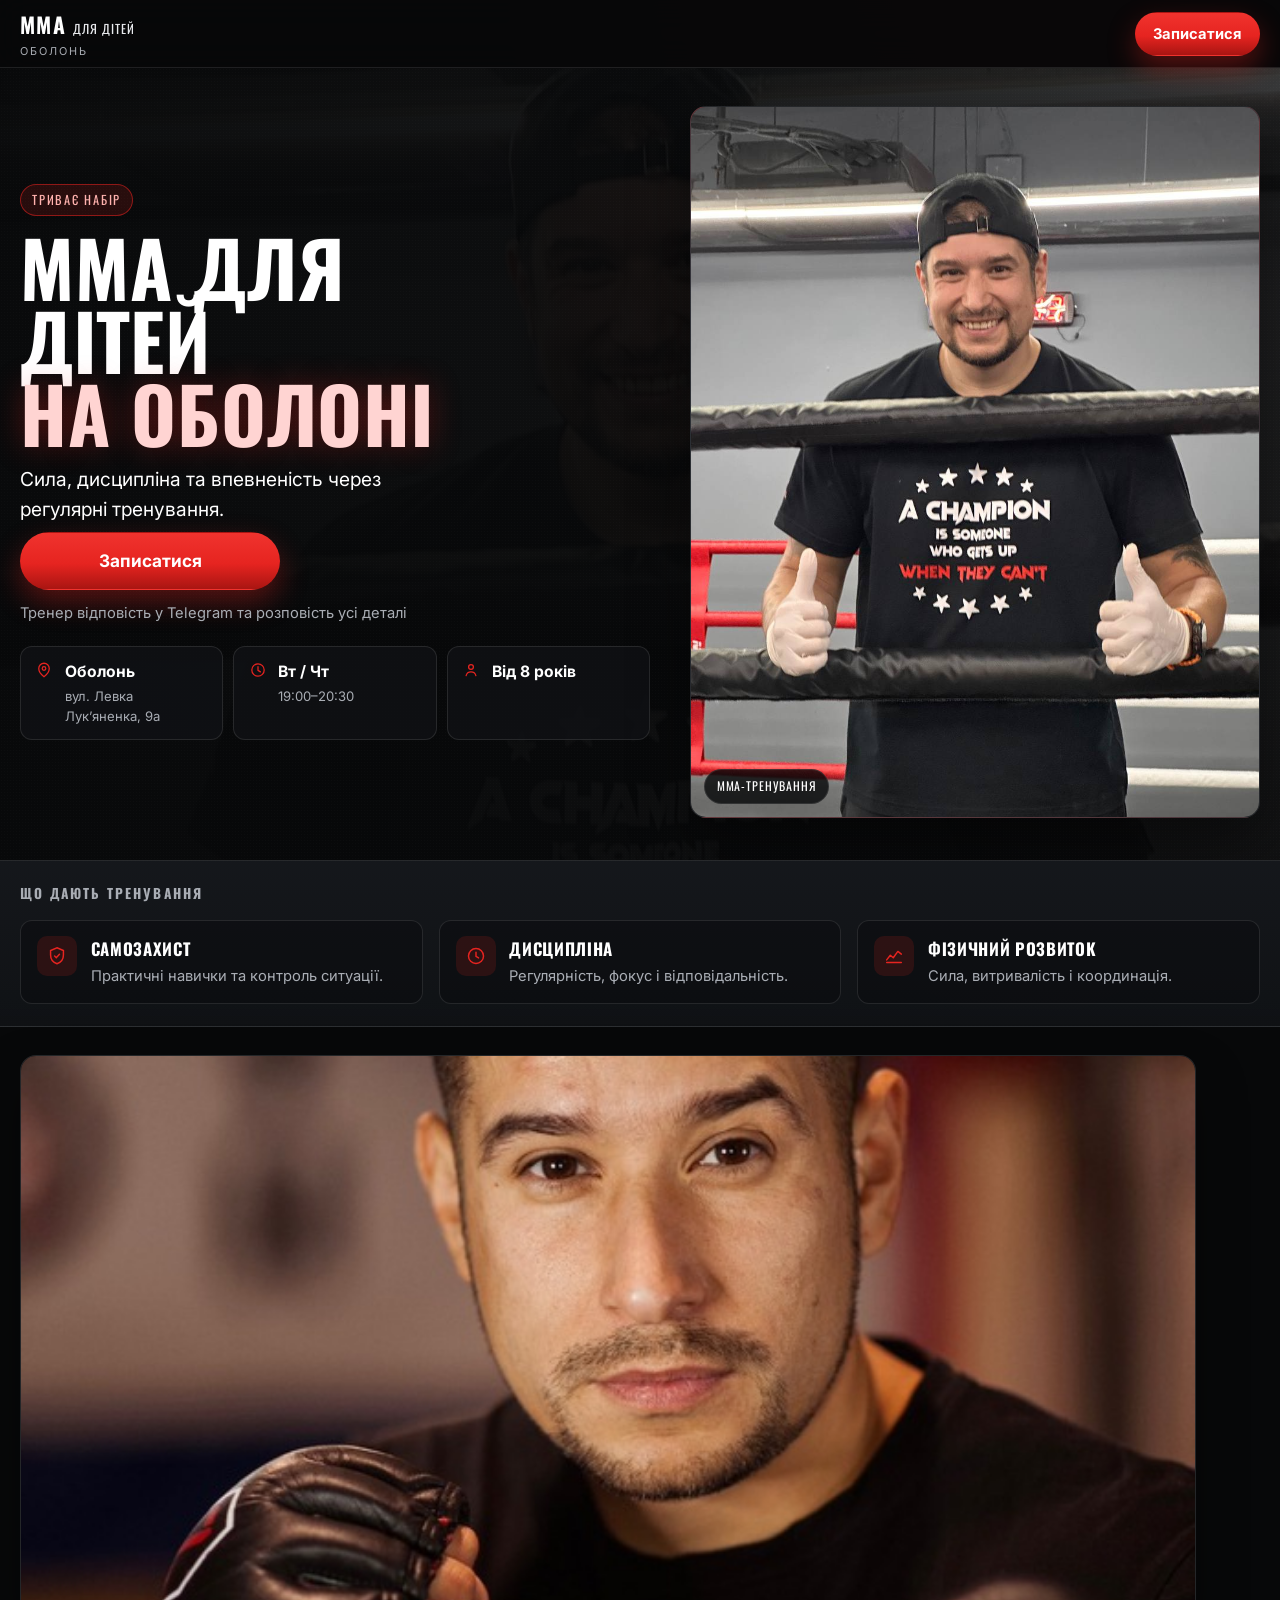
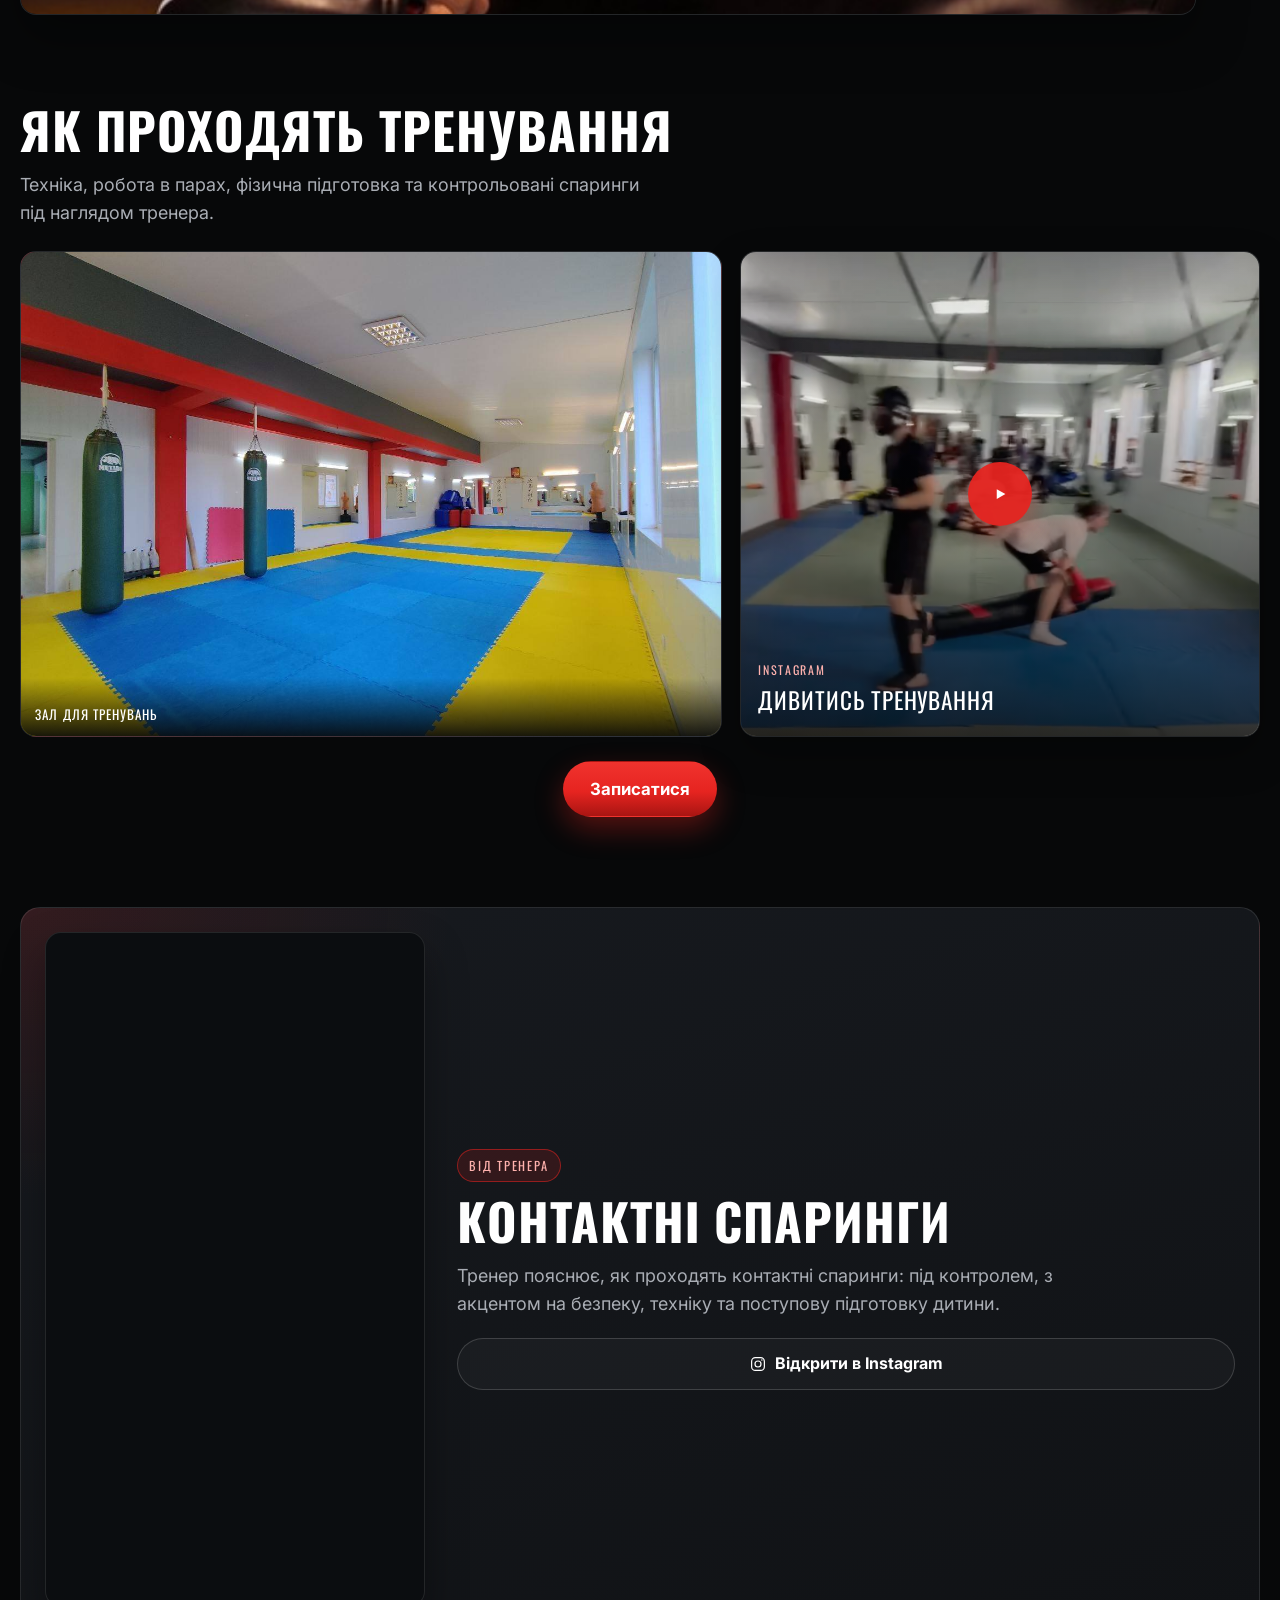
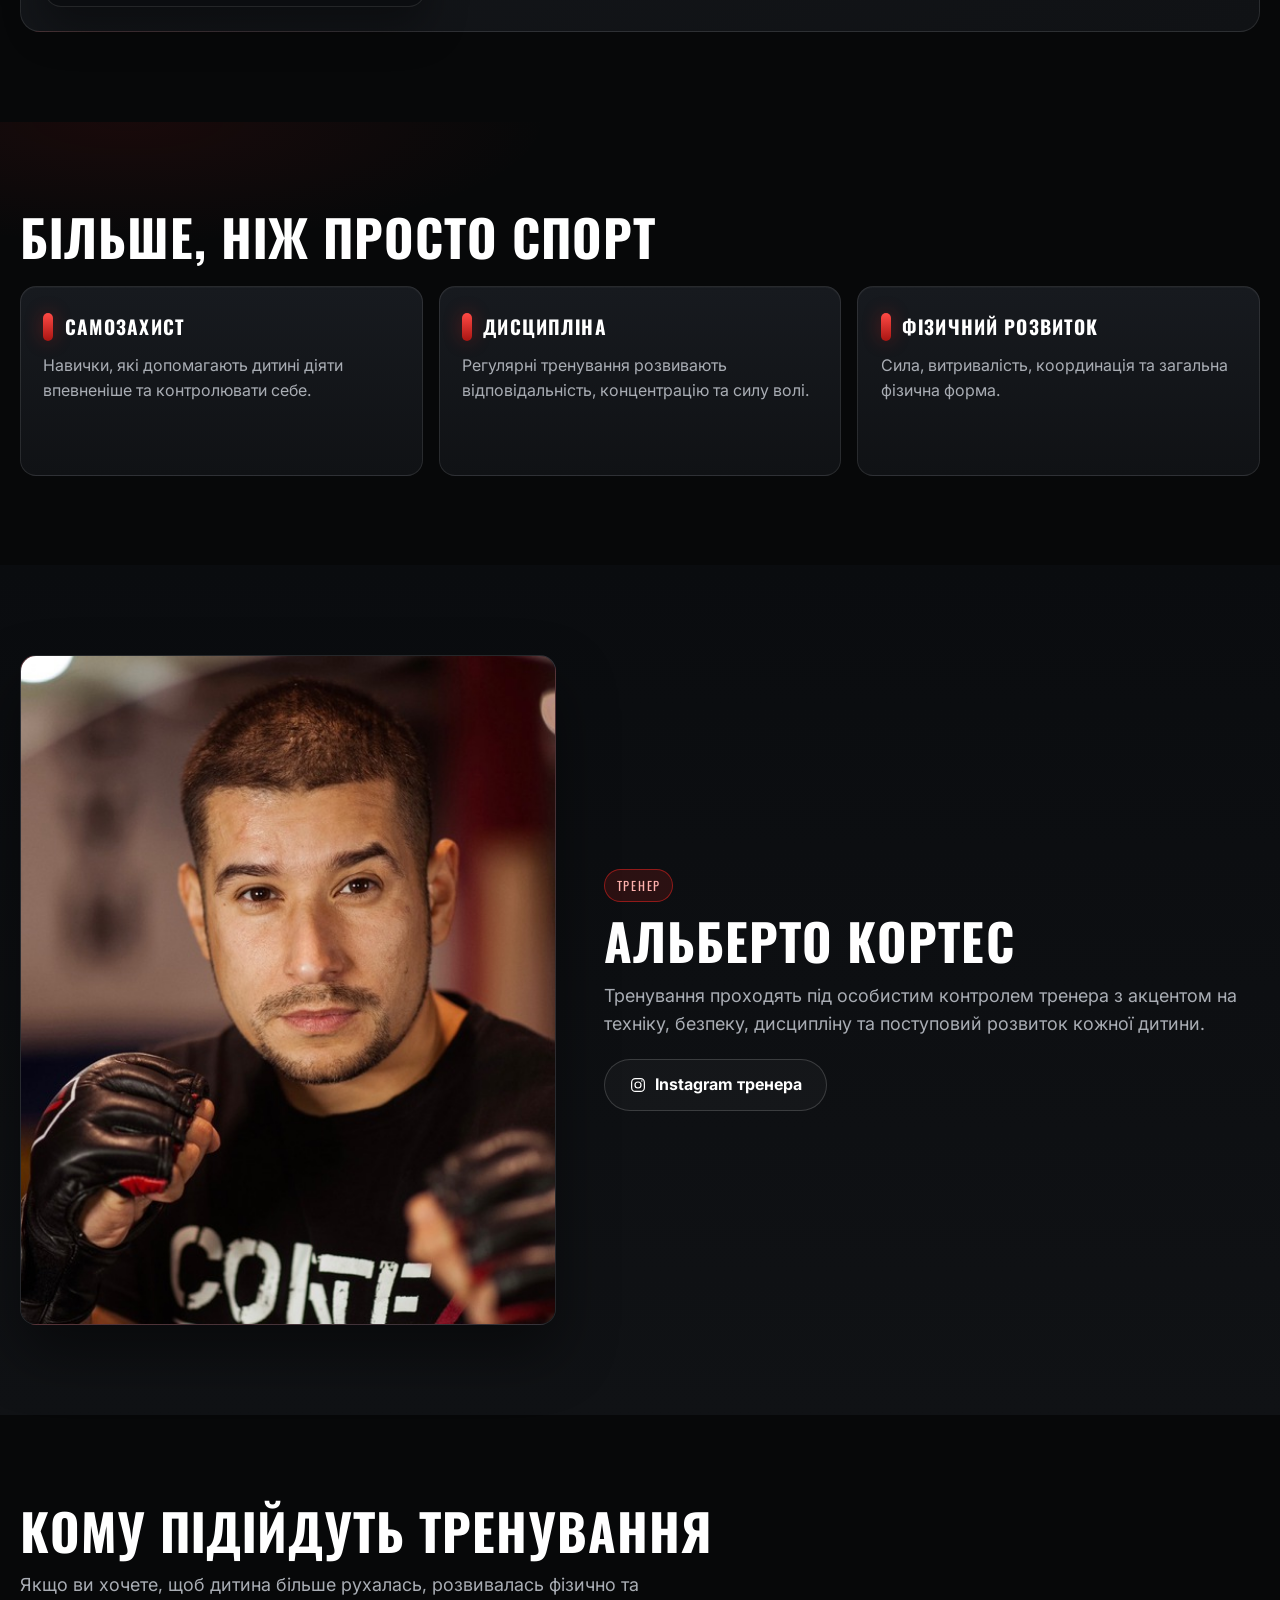
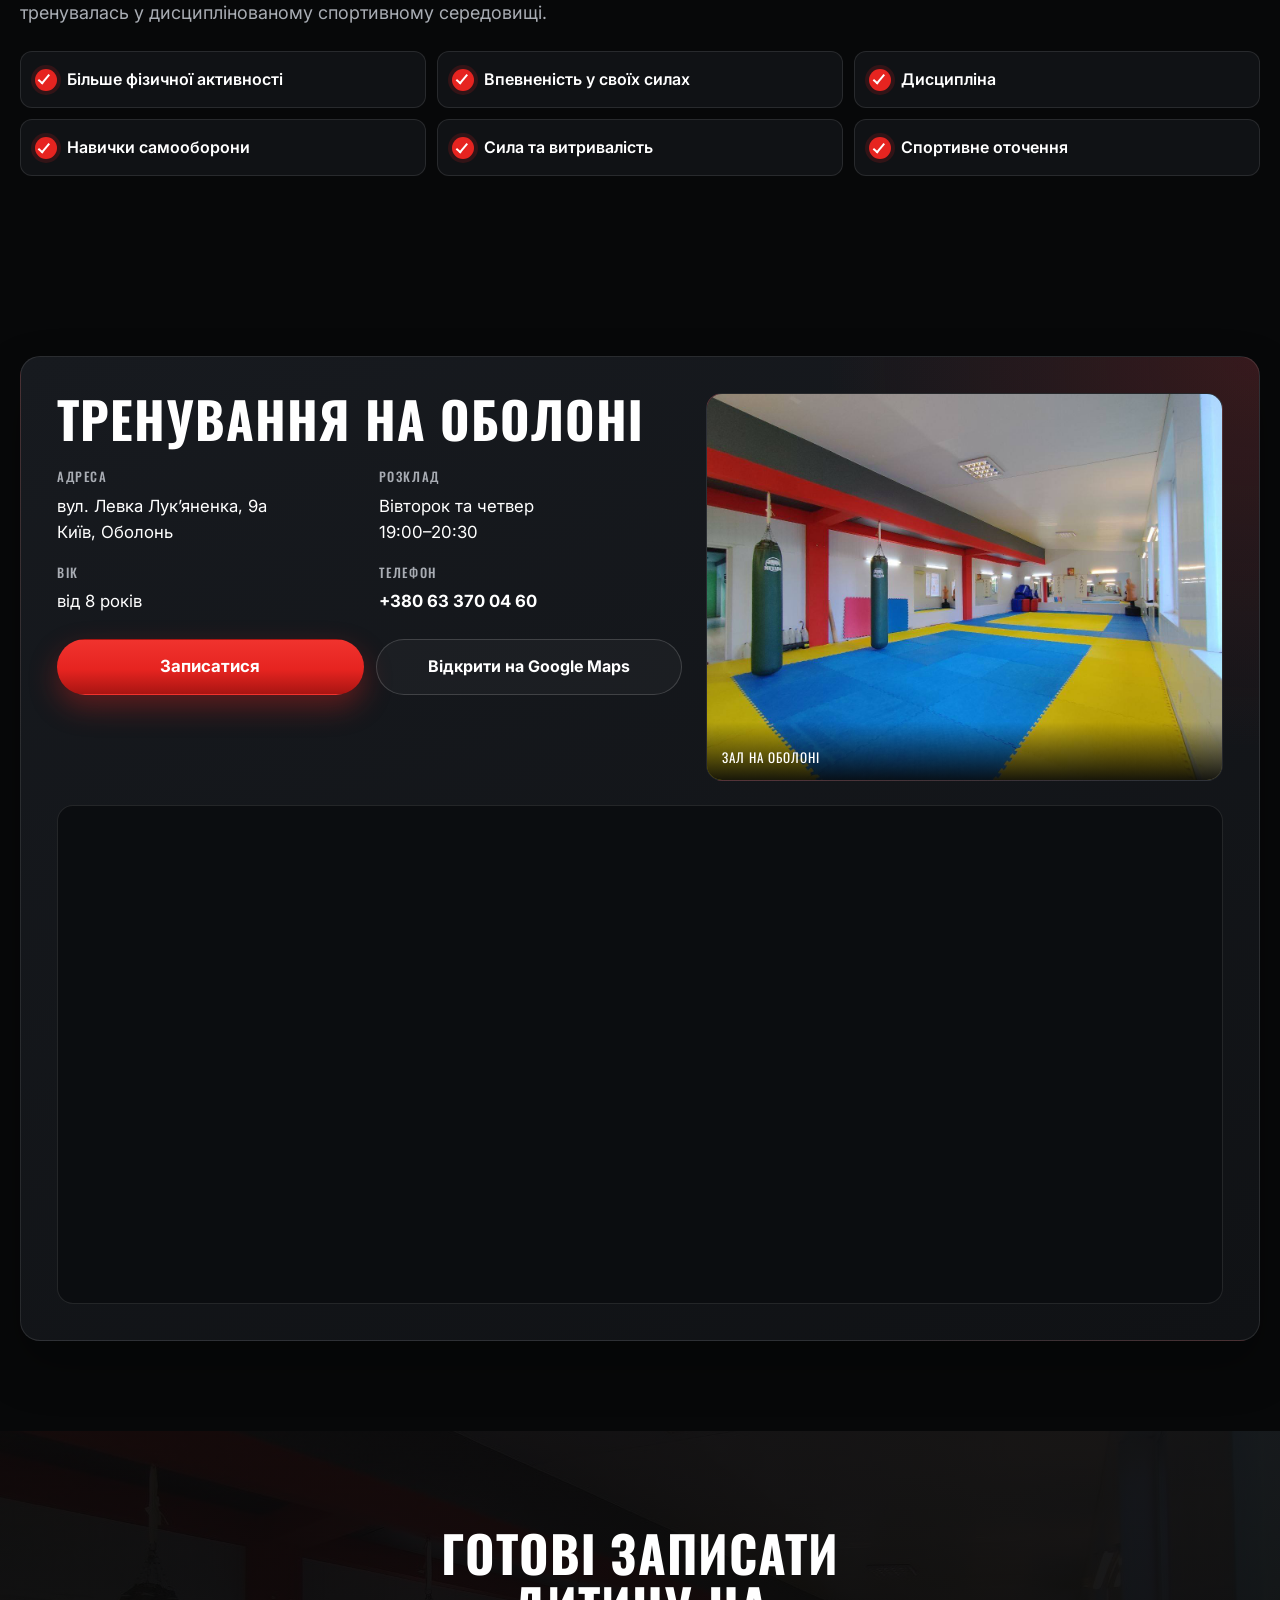
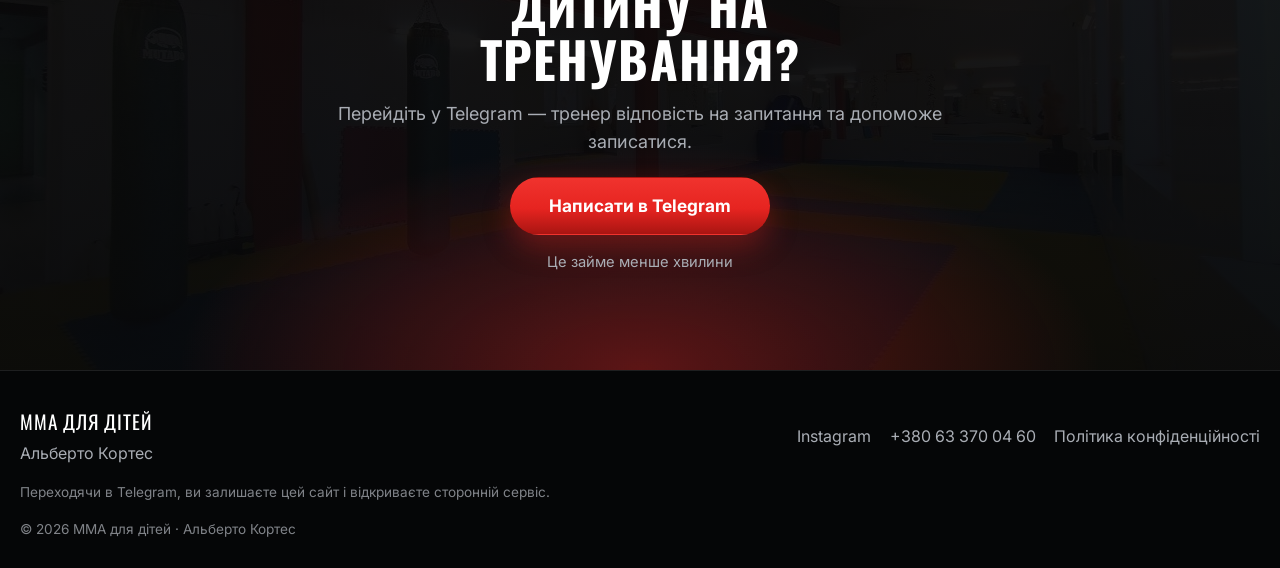
==== index.html @ 4e777cbe "init" ====
<!DOCTYPE html>
<html lang="uk">
<head>
  <meta charset="UTF-8">
  <meta name="viewport" content="width=device-width, initial-scale=1.0">
  <meta name="theme-color" content="#070809">
  <meta name="robots" content="index, follow">
  <title>MMA для дітей на Оболоні | Альберто Кортес</title>
  <meta name="description" content="Тренування MMA для дітей від 8 років на Оболоні, Київ. Вівторок та четвер, 19:00–20:30. вул. Левка Лук’яненка, 9а.">
  <link rel="canonical" href="https://YOUR_DOMAIN.github.io/">

  <meta property="og:type" content="website">
  <meta property="og:url" content="https://YOUR_DOMAIN.github.io/">
  <meta property="og:title" content="MMA для дітей на Оболоні">
  <meta property="og:description" content="Дитячі тренування MMA на Оболоні, Київ. Від 8 років. Вівторок та четвер, 19:00–20:30.">
  <meta property="og:image" content="assets/images/og-image.jpg">
  <meta property="og:locale" content="uk_UA">

  <meta name="twitter:card" content="summary_large_image">
  <meta name="twitter:title" content="MMA для дітей на Оболоні">
  <meta name="twitter:description" content="Дитячі тренування MMA на Оболоні, Київ. Від 8 років. Вівторок та четвер, 19:00–20:30.">
  <meta name="twitter:image" content="assets/images/og-image.jpg">

  <link rel="preconnect" href="https://fonts.googleapis.com">
  <link rel="preconnect" href="https://fonts.gstatic.com" crossorigin>
  <link href="https://fonts.googleapis.com/css2?family=Inter:wght@400;500;600;700&family=Oswald:wght@500;600;700&display=swap" rel="stylesheet">
  <link rel="stylesheet" href="css/style.css">

  <!-- Meta Pixel base — ID from js/config.js -->
  <script src="js/config.js"></script>
  <script>
    !function(f,b,e,v,n,t,s)
    {if(f.fbq)return;n=f.fbq=function(){n.callMethod?
    n.callMethod.apply(n,arguments):n.queue.push(arguments)};
    if(!f._fbq)f._fbq=n;n.push=n;n.loaded=!0;n.version='2.0';
    n.queue=[];t=b.createElement(e);t.async=!0;
    t.src=v;s=b.getElementsByTagName(e)[0];
    s.parentNode.insertBefore(t,s)}(window, document,'script',
    'https://connect.facebook.net/en_US/fbevents.js');
    (function () {
      var id = (window.SITE_CONFIG && window.SITE_CONFIG.META_PIXEL_ID) || "";
      if (id && id !== "YOUR_META_PIXEL_ID") {
        fbq("init", id);
        fbq("track", "PageView");
      }
    })();
  </script>

  <script type="application/ld+json">
  {
    "@context": "https://schema.org",
    "@type": "SportsActivityLocation",
    "name": "MMA Training with Alberto Cortes",
    "description": "Тренування MMA для дітей від 8 років на Оболоні, Київ.",
    "address": {
      "@type": "PostalAddress",
      "streetAddress": "вул. Левка Лук’яненка, 9а",
      "addressLocality": "Київ",
      "addressRegion": "Оболонь",
      "addressCountry": "UA"
    },
    "telephone": "+380633700460",
    "sameAs": ["https://www.instagram.com/cortezcoach.ua/"]
  }
  </script>
</head>
<body>
  <a class="skip-link" href="#main">Перейти до основного вмісту</a>

  <header class="site-header" role="banner">
    <div class="container header-inner">
      <a href="index.html" class="brand" aria-label="MMA для дітей — Оболонь">
        <span class="brand-top">
          <span class="brand-mma">MMA</span>
          <span class="brand-kids">ДЛЯ ДІТЕЙ</span>
        </span>
        <span class="brand-area">Оболонь</span>
      </a>
      <a href="https://t.me/YOUR_BOT_USERNAME?start=mma_meta" class="btn btn-primary btn-header telegram-cta" data-cta="header">Записатися</a>
    </div>
  </header>

  <main id="main">
    <!-- HERO -->
    <section class="hero" aria-labelledby="hero-title">
      <div class="hero-visual" aria-hidden="true">
        <img
          class="hero-img"
          src="assets/images/hero.jpg"
          alt=""
          width="1600"
          height="1000"
          fetchpriority="high"
          onerror="this.classList.add('is-missing')"
        >
        <div class="hero-shade"></div>
        <div class="hero-grain"></div>
      </div>

      <div class="container hero-grid">
        <div class="hero-copy reveal">
          <p class="label">Триває набір</p>
          <h1 id="hero-title">
            <span>MMA для дітей</span>
            <span class="hero-line-accent">на Оболоні</span>
          </h1>
          <p class="hero-lead">Сила, дисципліна та впевненість через регулярні тренування.</p>

          <div class="hero-cta-wrap">
            <a href="https://t.me/YOUR_BOT_USERNAME?start=mma_meta" class="btn btn-primary btn-xl telegram-cta" data-cta="hero">Записатися</a>
            <p class="hero-note">Тренер відповість у Telegram та розповість усі деталі</p>
          </div>

          <ul class="hero-meta" aria-label="Ключові деталі">
            <li>
              <span class="meta-icon" aria-hidden="true">
                <svg width="18" height="18" viewBox="0 0 24 24" fill="none"><path d="M12 21s7-5.4 7-11a7 7 0 10-14 0c0 5.6 7 11 7 11z" stroke="currentColor" stroke-width="1.7"/><circle cx="12" cy="10" r="2.4" stroke="currentColor" stroke-width="1.7"/></svg>
              </span>
              <span>
                <strong>Оболонь</strong>
                <small>вул. Левка Лук’яненка, 9а</small>
              </span>
            </li>
            <li>
              <span class="meta-icon" aria-hidden="true">
                <svg width="18" height="18" viewBox="0 0 24 24" fill="none"><circle cx="12" cy="12" r="8.25" stroke="currentColor" stroke-width="1.7"/><path d="M12 7.5v5l3.2 2" stroke="currentColor" stroke-width="1.7" stroke-linecap="round"/></svg>
              </span>
              <span>
                <strong>Вт / Чт</strong>
                <small>19:00–20:30</small>
              </span>
            </li>
            <li>
              <span class="meta-icon" aria-hidden="true">
                <svg width="18" height="18" viewBox="0 0 24 24" fill="none"><circle cx="12" cy="8" r="3.2" stroke="currentColor" stroke-width="1.7"/><path d="M5.5 19.5c.8-3.4 3.2-5 6.5-5s5.7 1.6 6.5 5" stroke="currentColor" stroke-width="1.7" stroke-linecap="round"/></svg>
              </span>
              <span>
                <strong>Від 8 років</strong>
              </span>
            </li>
          </ul>
        </div>

        <div class="hero-photo-frame reveal" aria-hidden="true">
          <div class="hero-photo">
            <img
              src="assets/images/hero.jpg"
              alt=""
              width="900"
              height="1100"
              onerror="this.parentElement.classList.add('fallback')"
            >
          </div>
          <div class="hero-photo-badge">MMA-тренування</div>
        </div>
      </div>
    </section>

    <!-- TRUST STRIP -->
    <section class="strip" aria-labelledby="strip-title">
      <div class="container">
        <h2 id="strip-title" class="strip-title">Що дають тренування</h2>
        <ul class="strip-grid">
          <li class="strip-item reveal">
            <span class="strip-icon" aria-hidden="true">
              <svg width="22" height="22" viewBox="0 0 24 24" fill="none"><path d="M12 3l7 3v5c0 4.5-3 8.2-7 9.5C8 19.2 5 15.5 5 11V6l7-3z" stroke="currentColor" stroke-width="1.6"/><path d="M9.4 12l1.8 1.8 3.5-3.7" stroke="currentColor" stroke-width="1.6" stroke-linecap="round"/></svg>
            </span>
            <div>
              <h3>Самозахист</h3>
              <p>Практичні навички та контроль ситуації.</p>
            </div>
          </li>
          <li class="strip-item reveal">
            <span class="strip-icon" aria-hidden="true">
              <svg width="22" height="22" viewBox="0 0 24 24" fill="none"><circle cx="12" cy="12" r="8.2" stroke="currentColor" stroke-width="1.6"/><path d="M12 7.8v4.6l2.8 1.7" stroke="currentColor" stroke-width="1.6" stroke-linecap="round"/></svg>
            </span>
            <div>
              <h3>Дисципліна</h3>
              <p>Регулярність, фокус і відповідальність.</p>
            </div>
          </li>
          <li class="strip-item reveal">
            <span class="strip-icon" aria-hidden="true">
              <svg width="22" height="22" viewBox="0 0 24 24" fill="none"><path d="M4 16.2l4-5 3.2 2.7L16.2 7 20 10" stroke="currentColor" stroke-width="1.6" stroke-linecap="round" stroke-linejoin="round"/><path d="M4 19h16" stroke="currentColor" stroke-width="1.6" stroke-linecap="round"/></svg>
            </span>
            <div>
              <h3>Фізичний розвиток</h3>
              <p>Сила, витривалість і координація.</p>
            </div>
          </li>
        </ul>
      </div>
    </section>

    <!-- PAD WORK VIDEO — no caption, visual only -->
    <section class="video-band" aria-label="Робота тренера на лапах">
      <div class="container">
        <div class="video-frame reveal">
          <video
            src="assets/video/pads.mp4"
            autoplay
            muted
            loop
            playsinline
            preload="metadata"
            poster="assets/images/coach.jpg"
          ></video>
        </div>
      </div>
    </section>

    <!-- TRAINING GALLERY -->
    <section class="section training" id="training" aria-labelledby="training-title">
      <div class="container">
        <div class="section-head reveal">
          <h2 id="training-title" class="section-title">Як проходять тренування</h2>
          <p class="section-lead">Техніка, робота в парах, фізична підготовка та контрольовані спаринги під наглядом тренера.</p>
        </div>

        <div class="gallery reveal">
          <figure class="gallery-main media-frame">
            <img src="assets/images/training-1.jpg" alt="Зал для тренувань MMA — татамі та обладнання" width="1000" height="750" loading="lazy" onerror="this.parentElement.classList.add('fallback')">
            <figcaption>Зал для тренувань</figcaption>
          </figure>
          <a
            class="story-card gallery-side-card"
            href="https://www.instagram.com/s/aGlnaGxpZ2h0OjE4MDIyOTA5NzUwMDg0OTgx?story_media_id=3902079910491647481"
            target="_blank"
            rel="noopener noreferrer"
            aria-label="Дивитись сторіс із тренування в Instagram"
          >
            <img
              src="assets/images/training-story.png"
              alt=""
              width="641"
              height="783"
              loading="lazy"
            >
            <span class="story-card-play" aria-hidden="true">
              <svg width="26" height="26" viewBox="0 0 24 24" fill="none">
                <path d="M9 7.5v9l8-4.5-8-4.5z" fill="currentColor"/>
              </svg>
            </span>
            <span class="story-card-text">
              <span class="story-card-kicker">Instagram</span>
              <span class="story-card-title">Дивитись тренування</span>
            </span>
          </a>
        </div>

        <div class="section-cta reveal">
          <a href="https://t.me/YOUR_BOT_USERNAME?start=mma_meta" class="btn btn-primary btn-lg telegram-cta" data-cta="training">Записатися</a>
        </div>
      </div>
    </section>

    <!-- SPARRING / INSTAGRAM REEL -->
    <section class="section sparring" id="sparring" aria-labelledby="sparring-title">
      <div class="container sparring-layout reveal">
        <div class="sparring-embed">
          <iframe
            src="https://www.instagram.com/reel/DcyglPihw0Z/embed"
            title="Відео тренера про контактні спаринги"
            loading="lazy"
            allow="encrypted-media; clipboard-write"
            allowfullscreen
          ></iframe>
        </div>
        <div class="sparring-copy">
          <p class="label">Від тренера</p>
          <h2 id="sparring-title" class="section-title">Контактні спаринги</h2>
          <p class="section-lead">Тренер пояснює, як проходять контактні спаринги: під контролем, з акцентом на безпеку, техніку та поступову підготовку дитини.</p>
          <div class="sparring-actions">
            <a
              class="btn btn-secondary"
              href="https://www.instagram.com/reel/DcyglPihw0Z/"
              target="_blank"
              rel="noopener noreferrer"
            >
              <svg width="18" height="18" viewBox="0 0 24 24" fill="none" aria-hidden="true">
                <rect x="3.5" y="3.5" width="17" height="17" rx="5" stroke="currentColor" stroke-width="1.6"/>
                <circle cx="12" cy="12" r="4" stroke="currentColor" stroke-width="1.6"/>
                <circle cx="17.2" cy="6.8" r="1" fill="currentColor"/>
              </svg>
              Відкрити в Instagram
            </a>
          </div>
        </div>
      </div>
    </section>

    <!-- BENEFITS -->
    <section class="section benefits" id="benefits" aria-labelledby="benefits-title">
      <div class="container">
        <h2 id="benefits-title" class="section-title reveal">Більше, ніж просто спорт</h2>
        <div class="benefits-grid">
          <article class="benefit-card reveal">
            <div class="benefit-top">
              <span class="benefit-mark" aria-hidden="true"></span>
              <h3>Самозахист</h3>
            </div>
            <p>Навички, які допомагають дитині діяти впевненіше та контролювати себе.</p>
          </article>
          <article class="benefit-card reveal">
            <div class="benefit-top">
              <span class="benefit-mark" aria-hidden="true"></span>
              <h3>Дисципліна</h3>
            </div>
            <p>Регулярні тренування розвивають відповідальність, концентрацію та силу волі.</p>
          </article>
          <article class="benefit-card reveal">
            <div class="benefit-top">
              <span class="benefit-mark" aria-hidden="true"></span>
              <h3>Фізичний розвиток</h3>
            </div>
            <p>Сила, витривалість, координація та загальна фізична форма.</p>
          </article>
        </div>
      </div>
    </section>

    <!-- COACH -->
    <section class="section coach" id="coach" aria-labelledby="coach-title">
      <div class="container coach-layout">
        <div class="coach-media reveal">
          <div class="coach-frame media-frame">
            <img src="assets/images/coach.jpg" alt="Тренер Альберто Кортес" width="900" height="1100" loading="lazy" onerror="this.parentElement.classList.add('fallback')">
          </div>
        </div>
        <div class="coach-copy reveal">
          <p class="label">Тренер</p>
          <h2 id="coach-title" class="section-title">Альберто Кортес</h2>
          <p class="section-lead">Тренування проходять під особистим контролем тренера з акцентом на техніку, безпеку, дисципліну та поступовий розвиток кожної дитини.</p>
          <a
            class="btn btn-secondary"
            href="https://www.instagram.com/cortezcoach.ua/"
            target="_blank"
            rel="noopener noreferrer"
          >
            <svg width="18" height="18" viewBox="0 0 24 24" fill="none" aria-hidden="true">
              <rect x="3.5" y="3.5" width="17" height="17" rx="5" stroke="currentColor" stroke-width="1.6"/>
              <circle cx="12" cy="12" r="4" stroke="currentColor" stroke-width="1.6"/>
              <circle cx="17.2" cy="6.8" r="1" fill="currentColor"/>
            </svg>
            Instagram тренера
          </a>
        </div>
      </div>
    </section>

    <!-- FOR PARENTS -->
    <section class="section audience" id="audience" aria-labelledby="audience-title">
      <div class="container">
        <div class="section-head reveal">
          <h2 id="audience-title" class="section-title">Кому підійдуть тренування</h2>
          <p class="section-lead">Якщо ви хочете, щоб дитина більше рухалась, розвивалась фізично та тренувалась у дисциплінованому спортивному середовищі.</p>
        </div>
        <ul class="check-grid">
          <li class="check-item reveal">Більше фізичної активності</li>
          <li class="check-item reveal">Впевненість у своїх силах</li>
          <li class="check-item reveal">Дисципліна</li>
          <li class="check-item reveal">Навички самооборони</li>
          <li class="check-item reveal">Сила та витривалість</li>
          <li class="check-item reveal">Спортивне оточення</li>
        </ul>
      </div>
    </section>

    <!-- LOCATION -->
    <section class="section location" id="location" aria-labelledby="location-title">
      <div class="container">
        <div class="location-panel reveal">
          <div class="location-copy">
            <h2 id="location-title" class="section-title">Тренування на Оболоні</h2>
            <div class="location-grid">
              <div>
                <h3>Адреса</h3>
                <p>вул. Левка Лук’яненка, 9а<br>Київ, Оболонь</p>
              </div>
              <div>
                <h3>Розклад</h3>
                <p>Вівторок та четвер<br>19:00–20:30</p>
              </div>
              <div>
                <h3>Вік</h3>
                <p>від 8 років</p>
              </div>
              <div>
                <h3>Телефон</h3>
                <p><a class="phone" href="tel:+380633700460">+380 63 370 04 60</a></p>
              </div>
            </div>
            <div class="location-actions">
              <a href="https://t.me/YOUR_BOT_USERNAME?start=mma_meta" class="btn btn-primary btn-lg telegram-cta" data-cta="location">Записатися</a>
              <a
                class="btn btn-secondary"
                href="https://www.google.com/maps/search/?api=1&query=%D0%B2%D1%83%D0%BB.%20%D0%9B%D0%B5%D0%B2%D0%BA%D0%B0%20%D0%9B%D1%83%D0%BA%E2%80%99%D1%8F%D0%BD%D0%B5%D0%BD%D0%BA%D0%B0%2C%209%D0%B0%2C%20%D0%9A%D0%B8%D1%97%D0%B2"
                target="_blank"
                rel="noopener noreferrer"
              >Відкрити на Google Maps</a>
            </div>
          </div>
          <div class="location-side">
            <figure class="location-photo media-frame">
              <img
                src="assets/images/gym.jpg"
                alt="Зал для тренувань MMA на Оболоні — татамі, мішки та дзеркала"
                width="1280"
                height="960"
                loading="lazy"
                onerror="this.parentElement.classList.add('fallback')"
              >
              <figcaption>Зал на Оболоні</figcaption>
            </figure>
          </div>
          <div class="location-map">
            <iframe
              title="Карта: вул. Левка Лук’яненка, 9а, Оболонь, Київ"
              src="https://maps.google.com/maps?q=%D0%B2%D1%83%D0%BB.%20%D0%9B%D0%B5%D0%B2%D0%BA%D0%B0%20%D0%9B%D1%83%D0%BA%E2%80%99%D1%8F%D0%BD%D0%B5%D0%BD%D0%BA%D0%B0%2C%209%D0%B0%2C%20%D0%9E%D0%B1%D0%BE%D0%BB%D0%BE%D0%BD%D1%8C%2C%20%D0%9A%D0%B8%D1%97%D0%B2&hl=uk&z=16&output=embed"
              loading="lazy"
              referrerpolicy="no-referrer-when-downgrade"
              allowfullscreen
            ></iframe>
          </div>
        </div>
      </div>
    </section>

    <!-- FINAL CTA -->
    <section class="final" id="book" aria-labelledby="final-title">
      <div class="final-bg" aria-hidden="true">
        <img src="assets/images/gym.jpg" alt="" width="1600" height="900" loading="lazy" onerror="this.classList.add('is-missing')">
        <div class="final-shade"></div>
      </div>
      <div class="container final-inner reveal">
        <h2 id="final-title" class="section-title">Готові записати дитину на тренування?</h2>
        <p class="section-lead">Перейдіть у Telegram — тренер відповість на запитання та допоможе записатися.</p>
        <a href="https://t.me/YOUR_BOT_USERNAME?start=mma_meta" class="btn btn-primary btn-xl telegram-cta" data-cta="final">Написати в Telegram</a>
        <p class="final-note">Це займе менше хвилини</p>
      </div>
    </section>
  </main>

  <footer class="site-footer" role="contentinfo">
    <div class="container footer-grid">
      <div>
        <p class="footer-brand">MMA для дітей</p>
        <p class="footer-name">Альберто Кортес</p>
      </div>
      <nav class="footer-nav" aria-label="Посилання в підвалі">
        <a href="https://www.instagram.com/cortezcoach.ua/" target="_blank" rel="noopener noreferrer">Instagram</a>
        <a href="tel:+380633700460">+380 63 370 04 60</a>
        <a href="privacy.html">Політика конфіденційності</a>
      </nav>
      <p class="footer-note">Переходячи в Telegram, ви залишаєте цей сайт і відкриваєте сторонній сервіс.</p>
      <p class="footer-copy">&copy; 2026 MMA для дітей · Альберто Кортес</p>
    </div>
  </footer>

  <div class="sticky-cta" id="sticky-cta" hidden>
    <a href="https://t.me/YOUR_BOT_USERNAME?start=mma_meta" class="btn btn-primary telegram-cta sticky-btn" data-cta="sticky">Записатися</a>
  </div>

  <script src="js/main.js" defer></script>
</body>
</html>
---- css/style.css ----
/* ============================================
   MMA Kids — denser combat-sports redesign
   ============================================ */

:root {
  --background: #070809;
  --surface: #101215;
  --surface-light: #171A1F;
  --red: #E62420;
  --red-dark: #A91512;
  --red-glow: rgba(230, 36, 32, 0.35);
  --white: #FFFFFF;
  --muted: #A9ADB4;
  --border: rgba(255, 255, 255, 0.10);
  --border-strong: rgba(255, 255, 255, 0.16);
  --container: 1240px;
  --header-h: 68px;
  --sticky-h: 74px;
  --radius: 16px;
  --radius-sm: 12px;
  --font-display: 'Oswald', Arial Narrow, Arial, sans-serif;
  --font-body: 'Inter', system-ui, -apple-system, Segoe UI, Arial, sans-serif;
  --ease: cubic-bezier(0.22, 1, 0.36, 1);
}

*,
*::before,
*::after {
  box-sizing: border-box;
}

html {
  scroll-behavior: smooth;
  -webkit-text-size-adjust: 100%;
}

body {
  margin: 0;
  font-family: var(--font-body);
  color: var(--white);
  background:
    radial-gradient(ellipse 90% 50% at 80% -10%, rgba(230, 36, 32, 0.12), transparent 50%),
    var(--background);
  line-height: 1.55;
  overflow-x: hidden;
  padding-bottom: calc(var(--sticky-h) + env(safe-area-inset-bottom, 0px));
}

@media (min-width: 768px) {
  body {
    padding-bottom: 0;
  }
}

img {
  display: block;
  max-width: 100%;
  height: auto;
}

a {
  color: inherit;
}

:focus-visible {
  outline: 2px solid var(--red);
  outline-offset: 3px;
}

.skip-link {
  position: absolute;
  left: 1rem;
  top: -120px;
  z-index: 200;
  background: var(--red);
  color: var(--white);
  padding: 0.75rem 1rem;
  border-radius: 8px;
  text-decoration: none;
  font-weight: 600;
}

.skip-link:focus {
  top: 1rem;
}

.container {
  width: min(100% - 1.5rem, var(--container));
  margin-inline: auto;
}

@media (min-width: 768px) {
  .container {
    width: min(100% - 2.5rem, var(--container));
  }
}

.section {
  padding: clamp(3.5rem, 7vw, 6rem) 0;
}

.section-title {
  margin: 0;
  font-family: var(--font-display);
  font-weight: 700;
  font-size: clamp(1.9rem, 4.2vw, 3.15rem);
  line-height: 1.05;
  letter-spacing: 0.02em;
  text-transform: uppercase;
}

.section-lead {
  margin: 0.85rem 0 0;
  color: var(--muted);
  font-size: clamp(1rem, 2vw, 1.125rem);
  max-width: 40rem;
}

.section-head {
  margin-bottom: 1.5rem;
}

.section-cta {
  margin-top: 1.75rem;
  display: flex;
  justify-content: center;
}

.label {
  display: inline-flex;
  align-items: center;
  margin: 0 0 0.85rem;
  padding: 0.35rem 0.7rem;
  border: 1px solid rgba(230, 36, 32, 0.55);
  border-radius: 999px;
  background: rgba(230, 36, 32, 0.14);
  color: #ffb2ae;
  font-family: var(--font-display);
  font-size: 0.78rem;
  letter-spacing: 0.14em;
  text-transform: uppercase;
}

/* Buttons */
.btn {
  display: inline-flex;
  align-items: center;
  justify-content: center;
  gap: 0.55rem;
  min-height: 52px;
  padding: 0.9rem 1.45rem;
  border-radius: 999px;
  border: 1px solid transparent;
  text-decoration: none;
  font-family: var(--font-body);
  font-size: 1rem;
  font-weight: 700;
  line-height: 1.1;
  cursor: pointer;
  transition: background-color 0.2s var(--ease), transform 0.2s var(--ease), border-color 0.2s var(--ease), box-shadow 0.2s var(--ease);
}

.btn-header {
  min-height: 44px;
  padding: 0.55rem 1.1rem;
  font-size: 0.92rem;
}

.btn-lg {
  min-height: 56px;
  padding: 1rem 1.6rem;
  font-size: 1.05rem;
}

.btn-xl {
  min-height: 58px;
  padding: 1.05rem 1.8rem;
  font-size: 1.08rem;
  width: 100%;
}

@media (min-width: 560px) {
  .btn-xl {
    width: auto;
    min-width: 260px;
  }
}

.btn-primary {
  background: linear-gradient(180deg, #f0332e 0%, var(--red) 55%, var(--red-dark) 100%);
  color: var(--white);
  box-shadow: 0 12px 28px var(--red-glow);
}

.btn-primary:hover {
  transform: translateY(-1px);
  box-shadow: 0 16px 34px rgba(230, 36, 32, 0.45);
  color: var(--white);
}

.btn-secondary {
  background: rgba(255, 255, 255, 0.03);
  border-color: var(--border-strong);
  color: var(--white);
}

.btn-secondary:hover {
  background: rgba(255, 255, 255, 0.07);
  color: var(--white);
}

/* Header */
.site-header {
  position: sticky;
  top: 0;
  z-index: 100;
  height: var(--header-h);
  background: rgba(7, 8, 9, 0.86);
  backdrop-filter: blur(16px);
  -webkit-backdrop-filter: blur(16px);
  border-bottom: 1px solid var(--border);
}

.header-inner {
  display: flex;
  align-items: center;
  justify-content: space-between;
  height: var(--header-h);
  gap: 1rem;
}

.brand {
  text-decoration: none;
  display: grid;
  gap: 0.12rem;
}

.brand-top {
  display: flex;
  align-items: baseline;
  gap: 0.45rem;
}

.brand-mma {
  font-family: var(--font-display);
  font-size: 1.35rem;
  font-weight: 700;
  letter-spacing: 0.06em;
}

.brand-kids {
  font-family: var(--font-display);
  font-size: 0.78rem;
  letter-spacing: 0.08em;
  color: #e8eaed;
}

.brand-area {
  font-size: 0.68rem;
  letter-spacing: 0.18em;
  text-transform: uppercase;
  color: var(--muted);
}

/* Hero */
.hero {
  position: relative;
  isolation: isolate;
  min-height: auto;
  padding: 1.5rem 0 1.75rem;
  overflow: hidden;
}

.hero-visual {
  position: absolute;
  inset: 0;
  z-index: -1;
  background:
    linear-gradient(135deg, #12161c 0%, #070809 55%, #1a1010 100%);
}

.hero-img {
  width: 100%;
  height: 100%;
  object-fit: cover;
  object-position: center 25%;
  opacity: 0.42;
}

.hero-img.is-missing {
  display: none;
}

.hero-shade {
  position: absolute;
  inset: 0;
  background:
    linear-gradient(90deg, rgba(7, 8, 9, 0.96) 0%, rgba(7, 8, 9, 0.88) 42%, rgba(7, 8, 9, 0.55) 100%),
    linear-gradient(180deg, rgba(7, 8, 9, 0.2) 0%, rgba(7, 8, 9, 0.75) 100%);
}

.hero-grain {
  position: absolute;
  inset: 0;
  opacity: 0.35;
  background-image: radial-gradient(rgba(255, 255, 255, 0.05) 0.5px, transparent 0.5px);
  background-size: 3px 3px;
  pointer-events: none;
}

.hero-grid {
  display: grid;
  gap: 1.5rem;
  align-items: center;
}

.hero-copy h1 {
  margin: 0;
  font-family: var(--font-display);
  font-weight: 700;
  font-size: clamp(2.55rem, 11vw, 4.6rem);
  line-height: 0.95;
  letter-spacing: 0.01em;
  text-transform: uppercase;
  max-width: 11ch;
}

.hero-copy h1 span {
  display: block;
}

.hero-line-accent {
  color: #ffd4d2;
  text-shadow: 0 0 30px rgba(230, 36, 32, 0.35);
}

.hero-lead {
  margin: 1rem 0 0.45rem;
  font-size: clamp(1.05rem, 2.5vw, 1.2rem);
  max-width: 28rem;
}

.hero-age {
  margin: 0 0 1.25rem;
  color: var(--muted);
  font-weight: 600;
}

.hero-note {
  margin: 0.75rem 0 0;
  color: var(--muted);
  font-size: 0.92rem;
}

.hero-meta {
  list-style: none;
  margin: 1.35rem 0 0;
  padding: 0;
  display: grid;
  grid-template-columns: 1fr;
  gap: 0.65rem;
}

.hero-meta li {
  display: flex;
  gap: 0.7rem;
  align-items: flex-start;
  padding: 0.8rem 0.9rem;
  background: rgba(16, 18, 21, 0.82);
  border: 1px solid var(--border);
  border-radius: var(--radius-sm);
}

.meta-icon {
  color: var(--red);
  display: inline-flex;
  margin-top: 0.1rem;
}

.hero-meta strong {
  display: block;
  font-size: 0.98rem;
}

.hero-meta small {
  display: block;
  color: var(--muted);
  font-size: 0.82rem;
  margin-top: 0.1rem;
}

.hero-photo-frame {
  position: relative;
}

.hero-photo {
  position: relative;
  overflow: hidden;
  border-radius: var(--radius);
  border: 1px solid var(--border);
  aspect-ratio: 4 / 5;
  max-height: 420px;
  background:
    linear-gradient(160deg, rgba(230, 36, 32, 0.28), transparent 45%),
    linear-gradient(180deg, #1a1f27, #0c0e12);
  box-shadow: 0 24px 60px rgba(0, 0, 0, 0.45);
}

.hero-photo img {
  width: 100%;
  height: 100%;
  object-fit: cover;
}

.hero-photo.fallback img,
.media-frame.fallback img {
  display: none;
}

.hero-photo-badge {
  position: absolute;
  left: 0.9rem;
  bottom: 0.9rem;
  padding: 0.45rem 0.7rem;
  border-radius: 999px;
  background: rgba(7, 8, 9, 0.8);
  border: 1px solid var(--border);
  font-family: var(--font-display);
  font-size: 0.75rem;
  letter-spacing: 0.08em;
  text-transform: uppercase;
}

@media (min-width: 768px) {
  .hero {
    min-height: min(88vh, 820px);
    padding: 2.25rem 0 2.5rem;
    display: flex;
    align-items: center;
  }

  .hero-grid {
    grid-template-columns: 1.05fr 0.95fr;
    gap: 2.5rem;
  }

  .hero-meta {
    grid-template-columns: repeat(3, 1fr);
  }

  .hero-photo {
    max-height: none;
    aspect-ratio: 4 / 5;
  }

  .hero-img {
    opacity: 0.55;
  }
}

@media (min-width: 1100px) {
  .hero-copy h1 {
    font-size: 4.8rem;
  }
}

/* Trust strip */
.strip {
  padding: 1.35rem 0;
  border-block: 1px solid var(--border);
  background: linear-gradient(180deg, rgba(23, 26, 31, 0.85), rgba(16, 18, 21, 0.95));
}

.strip-title {
  margin: 0 0 1rem;
  font-family: var(--font-display);
  font-size: 0.85rem;
  letter-spacing: 0.16em;
  text-transform: uppercase;
  color: var(--muted);
}

.strip-grid {
  list-style: none;
  margin: 0;
  padding: 0;
  display: grid;
  gap: 0.75rem;
}

.strip-item {
  display: flex;
  gap: 0.85rem;
  align-items: flex-start;
  padding: 0.95rem 1rem;
  background: rgba(7, 8, 9, 0.35);
  border: 1px solid var(--border);
  border-radius: var(--radius-sm);
}

.strip-icon {
  flex-shrink: 0;
  width: 40px;
  height: 40px;
  display: inline-flex;
  align-items: center;
  justify-content: center;
  border-radius: 10px;
  background: rgba(230, 36, 32, 0.14);
  color: var(--red);
}

.strip-item h3 {
  margin: 0 0 0.2rem;
  font-family: var(--font-display);
  font-size: 1.05rem;
  letter-spacing: 0.04em;
  text-transform: uppercase;
}

.strip-item p {
  margin: 0;
  color: var(--muted);
  font-size: 0.92rem;
}

@media (min-width: 768px) {
  .strip-grid {
    grid-template-columns: repeat(3, 1fr);
    gap: 1rem;
  }
}

/* Pad work video band */
.video-band {
  padding: 1.25rem 0 0;
}

.video-frame {
  position: relative;
  overflow: hidden;
  border-radius: var(--radius);
  border: 1px solid var(--border);
  background: #0b0d10;
  aspect-ratio: 16 / 10;
  max-height: 620px;
  box-shadow: 0 24px 50px rgba(0, 0, 0, 0.35);
}

.video-frame video {
  width: 100%;
  height: 100%;
  object-fit: cover;
  display: block;
}

@media (min-width: 900px) {
  .video-band {
    padding-top: 1.75rem;
  }

  .video-frame {
    aspect-ratio: 21 / 10;
    max-height: 560px;
  }
}

/* Media frames / gallery */
.media-frame {
  position: relative;
  margin: 0;
  overflow: hidden;
  border-radius: var(--radius);
  border: 1px solid var(--border);
  background:
    linear-gradient(145deg, rgba(230, 36, 32, 0.22), transparent 42%),
    linear-gradient(180deg, #171b22, #0c0e12);
}

.media-frame img {
  width: 100%;
  height: 100%;
  object-fit: cover;
  transition: transform 0.45s var(--ease);
}

.media-frame figcaption {
  position: absolute;
  left: 0;
  right: 0;
  bottom: 0;
  padding: 1.6rem 0.9rem 0.75rem;
  background: linear-gradient(180deg, transparent, rgba(7, 8, 9, 0.9));
  font-family: var(--font-display);
  font-size: 0.82rem;
  letter-spacing: 0.08em;
  text-transform: uppercase;
}

.media-frame.fallback::before {
  content: 'Фото тренування';
  position: absolute;
  inset: 0;
  display: grid;
  place-items: center;
  color: var(--muted);
  font-family: var(--font-display);
  letter-spacing: 0.1em;
  text-transform: uppercase;
  font-size: 0.85rem;
  z-index: 1;
}

.gallery {
  display: grid;
  gap: 0.85rem;
  align-items: stretch;
}

.gallery-main {
  aspect-ratio: 4 / 3;
  min-height: 220px;
  height: 100%;
}

.story-card.gallery-side-card {
  margin: 0;
  width: 100%;
  max-width: none;
  max-height: none;
  aspect-ratio: 4 / 5;
  min-height: 280px;
}

@media (hover: hover) and (pointer: fine) {
  .gallery .media-frame:hover img,
  .gallery .story-card:hover img,
  .coach-frame:hover img,
  .hero-photo:hover img {
    transform: scale(1.04);
  }
}

@media (min-width: 900px) {
  .gallery {
    grid-template-columns: 1.35fr 1fr;
    gap: 1.1rem;
  }

  .gallery-main,
  .story-card.gallery-side-card {
    aspect-ratio: unset;
    height: clamp(400px, 38vw, 520px);
    min-height: 400px;
  }
}

/* Instagram training highlight card */
.story-card {
  position: relative;
  display: block;
  overflow: hidden;
  border-radius: var(--radius);
  border: 1px solid var(--border);
  text-decoration: none;
  background: #0b0d10;
  box-shadow: 0 18px 40px rgba(0, 0, 0, 0.3);
}

.story-card img {
  width: 100%;
  height: 100%;
  object-fit: cover;
  object-position: center 35%;
  transition: transform 0.45s var(--ease);
}

.story-card::after {
  content: '';
  position: absolute;
  inset: 0;
  background: linear-gradient(180deg, rgba(7, 8, 9, 0.08) 30%, rgba(7, 8, 9, 0.78) 100%);
  pointer-events: none;
}

.story-card-play {
  position: absolute;
  top: 50%;
  left: 50%;
  z-index: 2;
  width: 64px;
  height: 64px;
  display: grid;
  place-items: center;
  border-radius: 50%;
  transform: translate(-50%, -50%);
  background: rgba(230, 36, 32, 0.95);
  color: var(--white);
  box-shadow: 0 10px 24px var(--red-glow);
}

.story-card-text {
  position: absolute;
  left: 1.1rem;
  right: 1.1rem;
  bottom: 1.1rem;
  z-index: 2;
  display: grid;
  gap: 0.2rem;
}

.story-card-kicker {
  font-family: var(--font-display);
  font-size: 0.75rem;
  letter-spacing: 0.14em;
  text-transform: uppercase;
  color: #ffb2ae;
}

.story-card-title {
  font-family: var(--font-display);
  font-size: clamp(1.2rem, 3vw, 1.45rem);
  letter-spacing: 0.04em;
  text-transform: uppercase;
  color: var(--white);
}

.training .section-cta {
  width: 100%;
  justify-content: center;
  margin-top: 1.5rem;
}

/* Sparring / Instagram reel */
.sparring {
  padding-top: 0;
}

.sparring-layout {
  display: grid;
  gap: 1.35rem;
  align-items: center;
  padding: 1.25rem;
  border: 1px solid var(--border);
  border-radius: calc(var(--radius) + 4px);
  background:
    radial-gradient(ellipse 70% 80% at 0% 0%, rgba(230, 36, 32, 0.14), transparent 50%),
    linear-gradient(160deg, var(--surface-light), var(--surface));
}

.sparring-embed {
  position: relative;
  width: min(100%, 400px);
  margin-inline: auto;
  aspect-ratio: 9 / 16;
  max-height: 680px;
  overflow: hidden;
  border-radius: var(--radius);
  border: 1px solid var(--border);
  background: #0b0d10;
  box-shadow: 0 20px 40px rgba(0, 0, 0, 0.35);
}

.sparring-embed iframe {
  position: absolute;
  inset: 0;
  width: 100%;
  height: 100%;
  border: 0;
  border-radius: inherit;
}

.sparring-actions {
  display: flex;
  flex-wrap: wrap;
  gap: 0.75rem;
  margin-top: 1.25rem;
}

.sparring-actions .btn {
  flex: 1 1 180px;
}

@media (min-width: 900px) {
  .sparring-layout {
    grid-template-columns: minmax(280px, 380px) 1fr;
    gap: 2rem;
    padding: 1.5rem;
  }

  .sparring-embed {
    margin-inline: 0;
    width: 100%;
  }
}

/* Benefits */
.benefits {
  background:
    radial-gradient(ellipse 60% 50% at 10% 0%, rgba(230, 36, 32, 0.08), transparent 55%),
    var(--background);
}

.benefits .section-title {
  margin-bottom: 1.35rem;
}

.benefits-grid {
  display: grid;
  gap: 0.9rem;
}

.benefit-card {
  padding: 1.35rem 1.25rem;
  background: linear-gradient(180deg, var(--surface-light), var(--surface));
  border: 1px solid var(--border);
  border-radius: var(--radius);
  box-shadow: inset 0 1px 0 rgba(255, 255, 255, 0.03);
}

.benefit-top {
  display: flex;
  align-items: center;
  gap: 0.7rem;
  margin-bottom: 0.7rem;
}

.benefit-mark {
  width: 10px;
  height: 28px;
  border-radius: 999px;
  background: linear-gradient(180deg, #ff4a45, var(--red-dark));
  box-shadow: 0 0 18px var(--red-glow);
}

.benefit-card h3 {
  margin: 0;
  font-family: var(--font-display);
  font-size: 1.2rem;
  letter-spacing: 0.06em;
  text-transform: uppercase;
}

.benefit-card p {
  margin: 0;
  color: var(--muted);
}

@media (min-width: 768px) {
  .benefits-grid {
    grid-template-columns: repeat(3, 1fr);
    gap: 1rem;
  }

  .benefit-card {
    padding: 1.6rem 1.4rem;
    min-height: 190px;
  }
}

/* Coach */
.coach {
  background: linear-gradient(180deg, #0a0c0f 0%, #101215 100%);
}

.coach-layout {
  display: grid;
  gap: 1.5rem;
  align-items: center;
}

.coach-frame {
  aspect-ratio: 4 / 5;
  max-width: 520px;
  margin-inline: auto;
  box-shadow: 0 28px 60px rgba(0, 0, 0, 0.45);
}

.coach-frame.fallback::before {
  content: 'Тренер';
}

.coach-copy .section-lead {
  margin-bottom: 1.35rem;
}

@media (min-width: 900px) {
  .coach-layout {
    grid-template-columns: 0.9fr 1.1fr;
    gap: 3rem;
  }

  .coach-frame {
    margin-inline: 0;
    width: 100%;
    max-width: none;
  }
}

/* Audience */
.check-grid {
  list-style: none;
  margin: 1.35rem 0 0;
  padding: 0;
  display: grid;
  gap: 0.7rem;
}

.check-item {
  position: relative;
  padding: 0.95rem 1rem 0.95rem 2.85rem;
  background: var(--surface);
  border: 1px solid var(--border);
  border-radius: var(--radius-sm);
  font-weight: 600;
}

.check-item::before {
  content: '';
  position: absolute;
  left: 0.85rem;
  top: 50%;
  width: 22px;
  height: 22px;
  transform: translateY(-50%);
  border-radius: 50%;
  background: var(--red);
  box-shadow: 0 0 0 4px rgba(230, 36, 32, 0.16);
}

.check-item::after {
  content: '';
  position: absolute;
  left: 1.28rem;
  top: 50%;
  width: 0.38rem;
  height: 0.72rem;
  margin-top: -0.45rem;
  border-right: 2.5px solid var(--white);
  border-bottom: 2.5px solid var(--white);
  transform: rotate(40deg);
}

@media (min-width: 700px) {
  .check-grid {
    grid-template-columns: repeat(2, 1fr);
  }
}

@media (min-width: 1100px) {
  .check-grid {
    grid-template-columns: repeat(3, 1fr);
  }
}

/* Location */
.location-panel {
  display: grid;
  gap: 1.25rem;
  padding: 1.5rem;
  border-radius: calc(var(--radius) + 4px);
  border: 1px solid var(--border);
  background:
    radial-gradient(ellipse 70% 80% at 100% 0%, rgba(230, 36, 32, 0.16), transparent 50%),
    linear-gradient(160deg, var(--surface-light), var(--surface));
  box-shadow: 0 24px 50px rgba(0, 0, 0, 0.3);
}

.location-grid {
  display: grid;
  gap: 1.15rem;
  margin: 1.35rem 0 1.5rem;
}

.location-grid h3 {
  margin: 0 0 0.35rem;
  font-family: var(--font-display);
  font-size: 0.8rem;
  letter-spacing: 0.12em;
  text-transform: uppercase;
  color: var(--muted);
  font-weight: 500;
}

.location-grid p {
  margin: 0;
  font-size: 1.05rem;
}

.phone {
  color: var(--white);
  font-weight: 700;
  text-decoration: none;
}

.phone:hover {
  color: #ff7a74;
}

.location-actions {
  display: flex;
  flex-wrap: wrap;
  gap: 0.75rem;
}

.location-actions .btn {
  flex: 1 1 220px;
}

.location-side {
  display: block;
}

.location-photo {
  margin: 0;
  aspect-ratio: 4 / 3;
  min-height: 220px;
  height: 100%;
}

.location-photo.fallback::before {
  content: 'Зал';
}

.location-map {
  grid-column: 1 / -1;
  position: relative;
  overflow: hidden;
  border-radius: var(--radius);
  border: 1px solid var(--border);
  background: #0b0d10;
  min-height: 240px;
  aspect-ratio: 16 / 10;
}

.location-map iframe {
  position: absolute;
  inset: 0;
  width: 100%;
  height: 100%;
  border: 0;
  filter: grayscale(0.15) contrast(1.05);
}

@media (min-width: 768px) {
  .location-panel {
    padding: 2rem;
  }

  .location-grid {
    grid-template-columns: repeat(2, 1fr);
  }

  .location-map {
    min-height: 300px;
    aspect-ratio: 21 / 9;
  }
}

@media (min-width: 1024px) {
  .location-panel {
    grid-template-columns: 1.15fr 0.95fr;
    gap: 1.5rem;
    padding: 2.25rem;
  }

  .location-grid {
    grid-template-columns: repeat(2, 1fr);
  }

  .location-photo {
    min-height: 360px;
    aspect-ratio: auto;
  }

  .location-map {
    min-height: 340px;
  }
}

/* Final CTA */
.final {
  position: relative;
  isolation: isolate;
  padding: clamp(3.75rem, 8vw, 6rem) 0;
  overflow: hidden;
  text-align: center;
}

.final-bg {
  position: absolute;
  inset: 0;
  z-index: -1;
  background: #120c0c;
}

.final-bg img {
  width: 100%;
  height: 100%;
  object-fit: cover;
  opacity: 0.28;
}

.final-bg img.is-missing {
  display: none;
}

.final-shade {
  position: absolute;
  inset: 0;
  background:
    radial-gradient(ellipse 60% 70% at 50% 100%, rgba(230, 36, 32, 0.38), transparent 60%),
    linear-gradient(180deg, rgba(7, 8, 9, 0.72), rgba(7, 8, 9, 0.9));
}

.final-inner {
  display: flex;
  flex-direction: column;
  align-items: center;
  gap: 0.9rem;
}

.final-inner .section-title {
  max-width: 16ch;
}

.final-inner .section-lead {
  margin-top: 0;
  margin-bottom: 0.4rem;
}

.final-note {
  margin: 0.15rem 0 0;
  color: var(--muted);
  font-size: 0.92rem;
}

/* Footer */
.site-footer {
  border-top: 1px solid var(--border);
  background: #050607;
  padding: 2.25rem 0 calc(1.75rem + env(safe-area-inset-bottom, 0px));
}

.footer-grid {
  display: grid;
  gap: 1rem;
}

.footer-brand {
  margin: 0;
  font-family: var(--font-display);
  font-size: 1.2rem;
  letter-spacing: 0.05em;
  text-transform: uppercase;
}

.footer-name {
  margin: 0.25rem 0 0;
  color: var(--muted);
}

.footer-nav {
  display: flex;
  flex-wrap: wrap;
  gap: 0.5rem 1.15rem;
}

.footer-nav a {
  color: var(--muted);
  text-decoration: none;
  min-height: 44px;
  display: inline-flex;
  align-items: center;
}

.footer-nav a:hover {
  color: var(--white);
}

.footer-note,
.footer-copy {
  margin: 0;
  color: rgba(169, 173, 180, 0.75);
  font-size: 0.85rem;
  max-width: 40rem;
}

@media (min-width: 768px) {
  .footer-grid {
    grid-template-columns: 1fr auto;
  }

  .footer-nav {
    justify-content: flex-end;
  }

  .footer-note,
  .footer-copy {
    grid-column: 1 / -1;
  }
}

/* Sticky CTA */
.sticky-cta {
  position: fixed;
  left: 0;
  right: 0;
  bottom: 0;
  z-index: 90;
  padding: 0.7rem 0.9rem calc(0.7rem + env(safe-area-inset-bottom, 0px));
  background: linear-gradient(180deg, transparent, rgba(7, 8, 9, 0.92) 25%, rgba(7, 8, 9, 0.98));
  transform: translateY(110%);
  opacity: 0;
  pointer-events: none;
  transition: transform 0.28s var(--ease), opacity 0.28s var(--ease);
}

.sticky-cta.is-visible {
  transform: translateY(0);
  opacity: 1;
  pointer-events: auto;
}

.sticky-cta[hidden] {
  display: none !important;
}

.sticky-btn {
  width: 100%;
}

@media (min-width: 768px) {
  .sticky-cta {
    display: none !important;
  }
}

/* Privacy page */
.privacy-page .privacy-main {
  padding-top: 2.5rem;
}

.privacy-content {
  max-width: 720px;
}

.privacy-content h1 {
  margin-bottom: 0.5rem;
}

.privacy-updated {
  color: var(--muted);
  margin: 0 0 1.75rem;
}

.privacy-content section {
  margin-bottom: 1.5rem;
}

.privacy-content h2 {
  margin: 0 0 0.55rem;
  font-family: var(--font-display);
  font-size: 1.25rem;
  text-transform: uppercase;
  letter-spacing: 0.04em;
}

.privacy-content p {
  margin: 0 0 0.7rem;
  color: var(--muted);
}

.privacy-content a {
  color: var(--white);
}

.privacy-content code {
  font-size: 0.9em;
  background: rgba(255, 255, 255, 0.06);
  padding: 0.1em 0.35em;
  border-radius: 4px;
}

.privacy-back {
  margin-top: 2rem;
}

/* Reveal */
.reveal {
  opacity: 1;
  transform: none;
}

html.anim-ready .reveal:not(.is-visible) {
  opacity: 0;
  transform: translateY(16px);
  transition: opacity 0.5s var(--ease), transform 0.5s var(--ease);
}

html.anim-ready .reveal.is-visible {
  opacity: 1;
  transform: none;
  transition: opacity 0.5s var(--ease), transform 0.5s var(--ease);
}

@media (prefers-reduced-motion: reduce) {
  html {
    scroll-behavior: auto;
  }

  *,
  *::before,
  *::after {
    animation: none !important;
    transition: none !important;
  }

  html.anim-ready .reveal:not(.is-visible),
  .reveal {
    opacity: 1 !important;
    transform: none !important;
  }
}
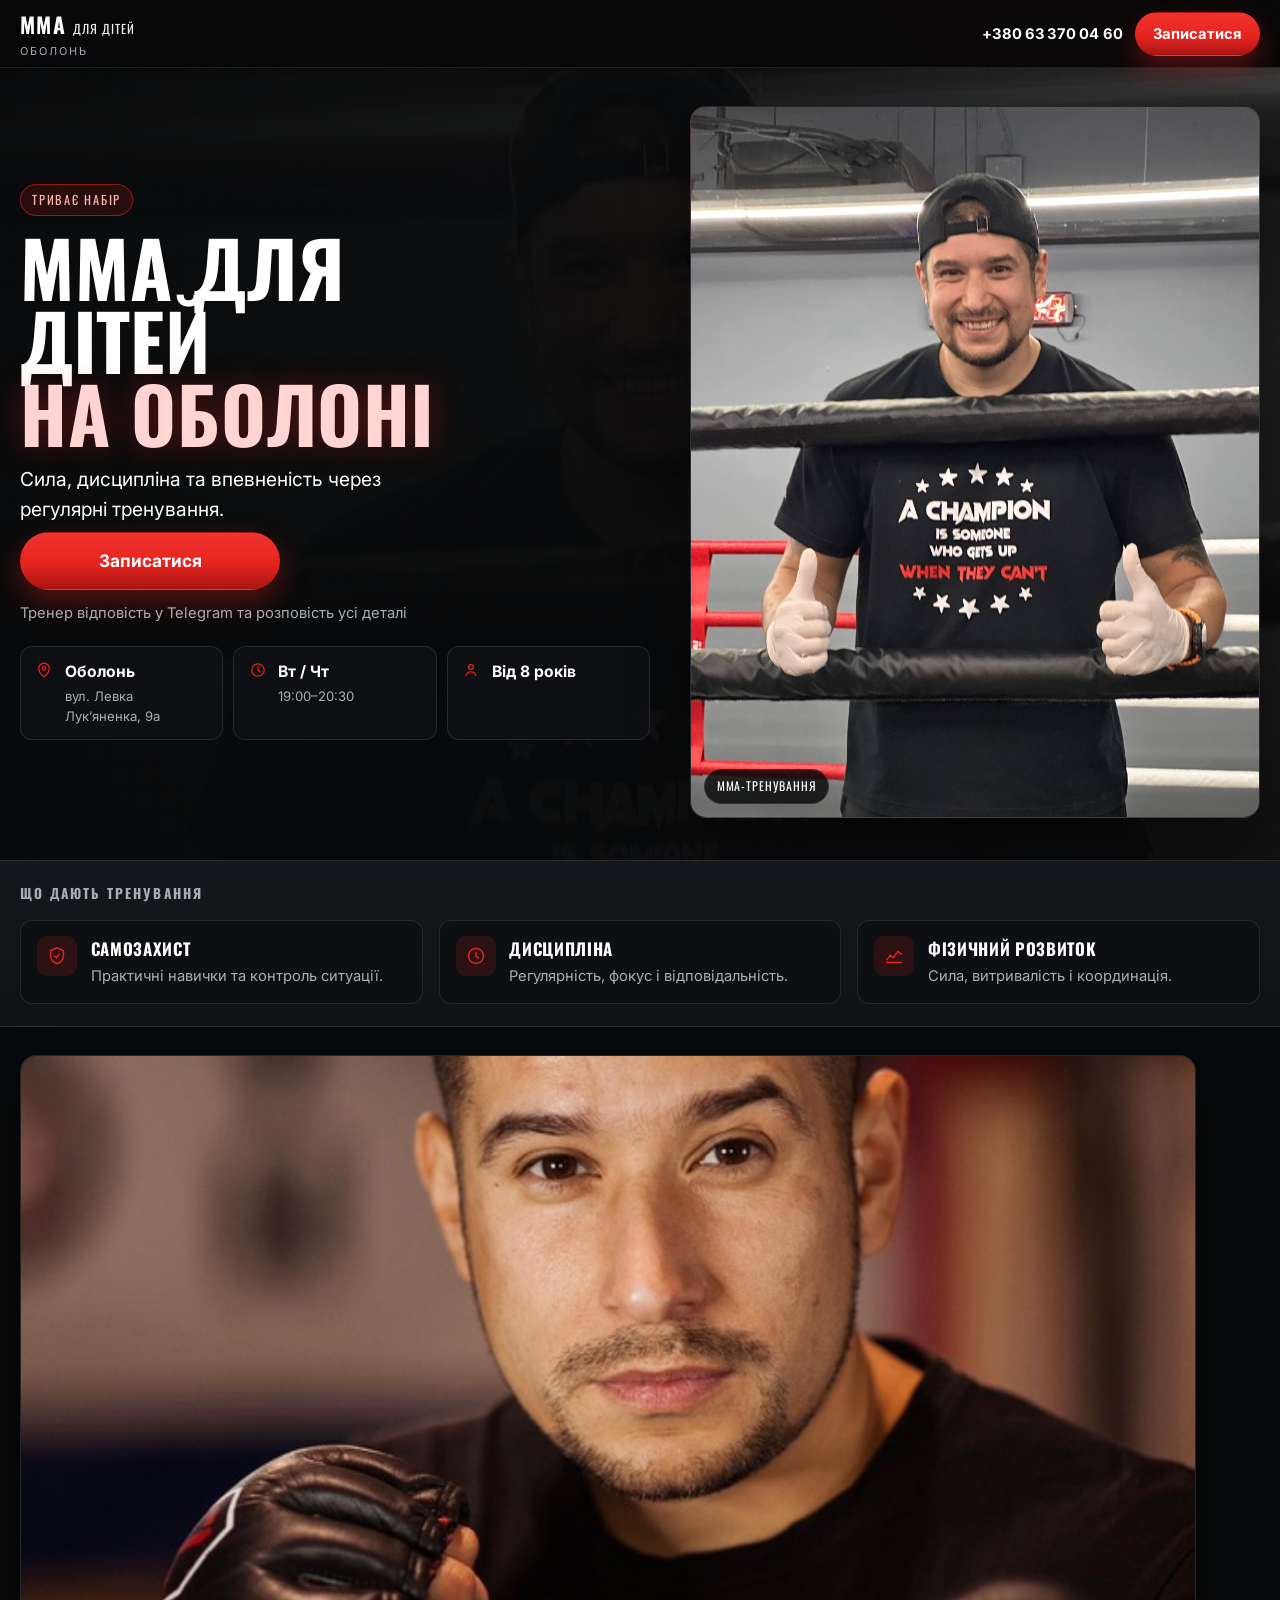
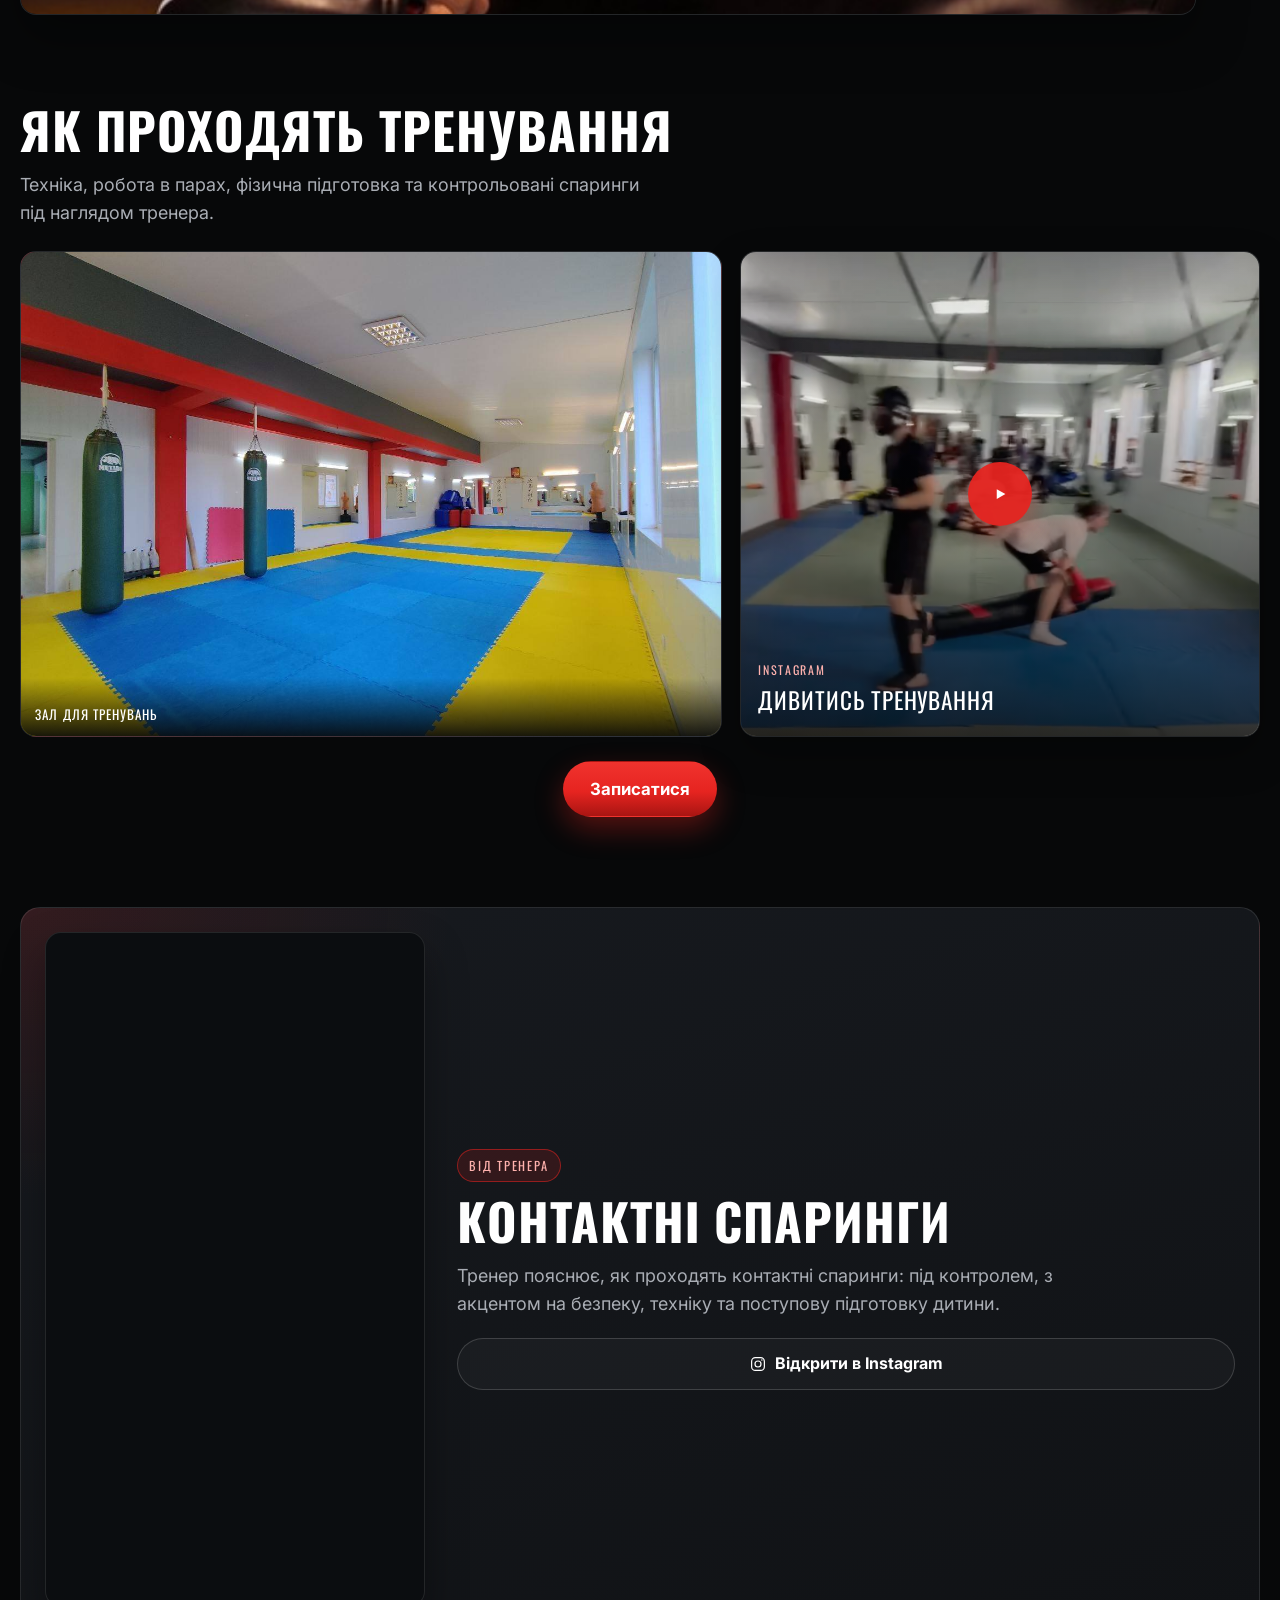
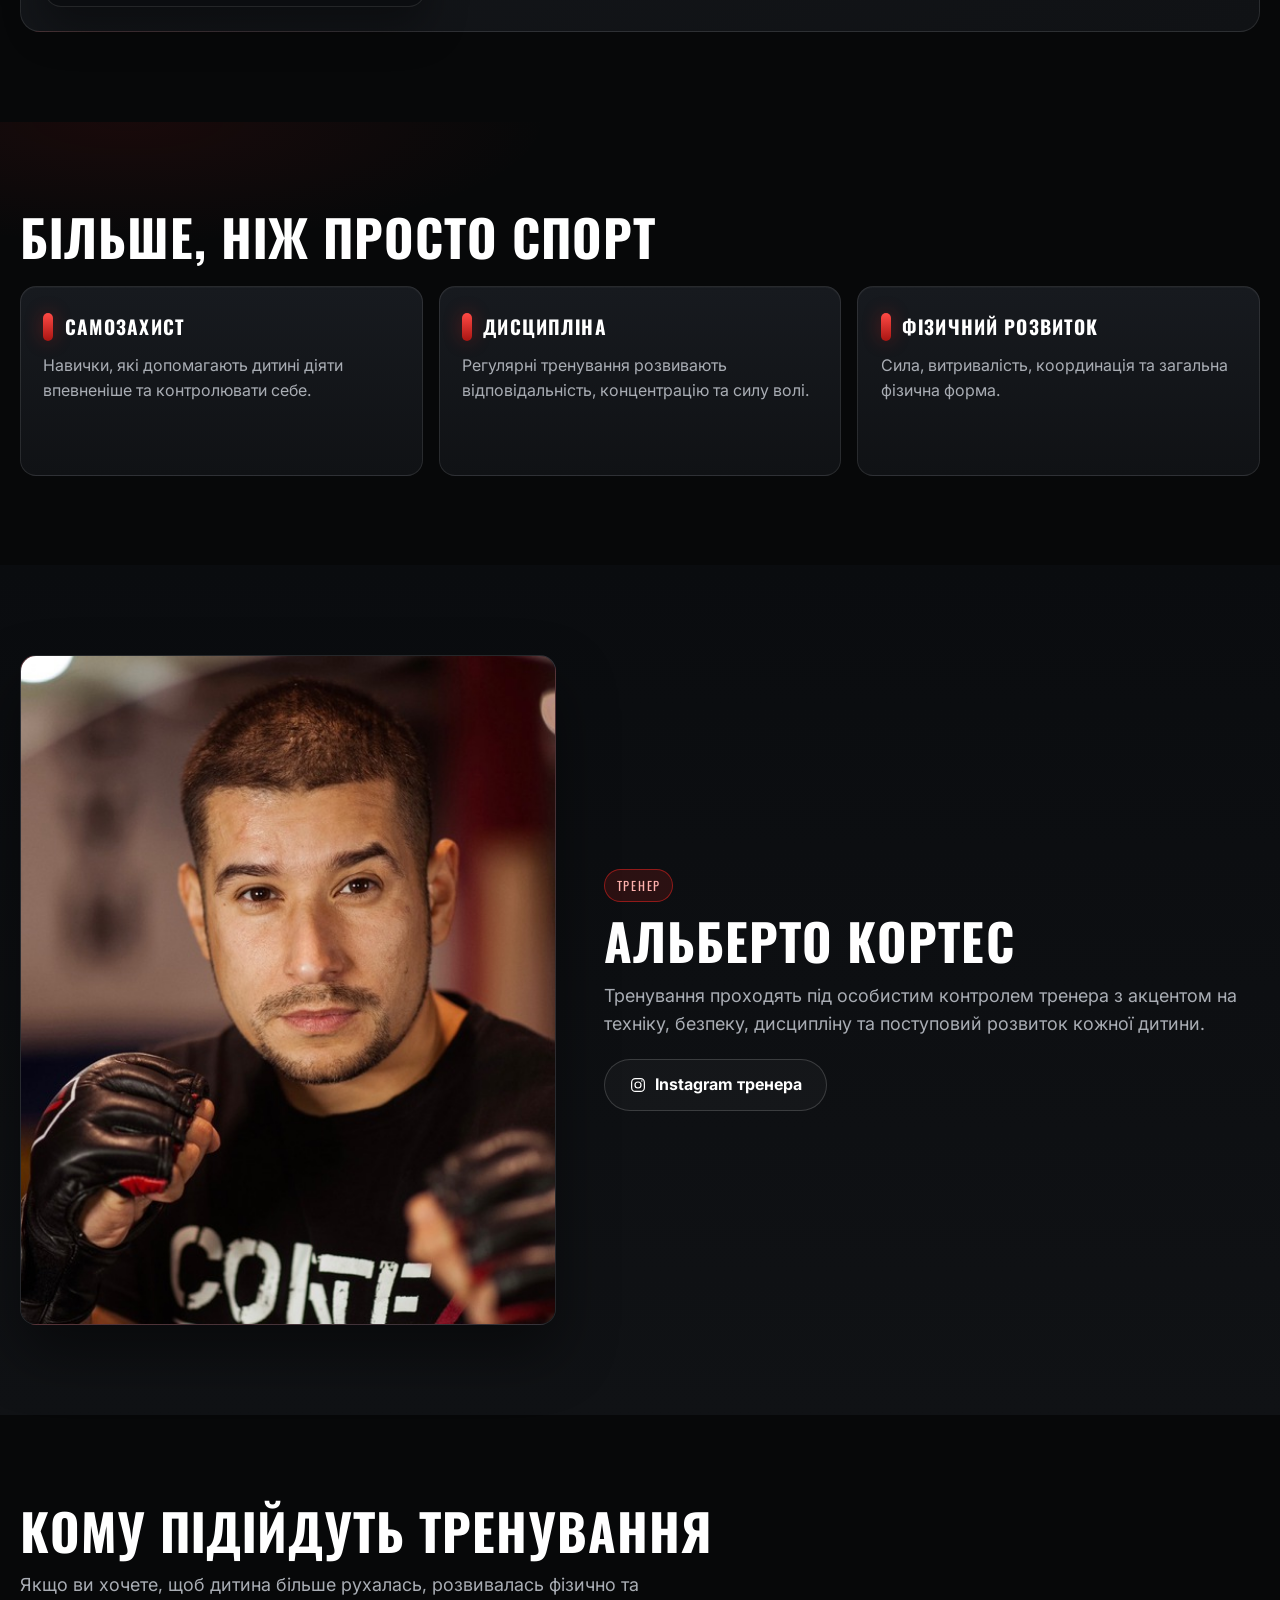
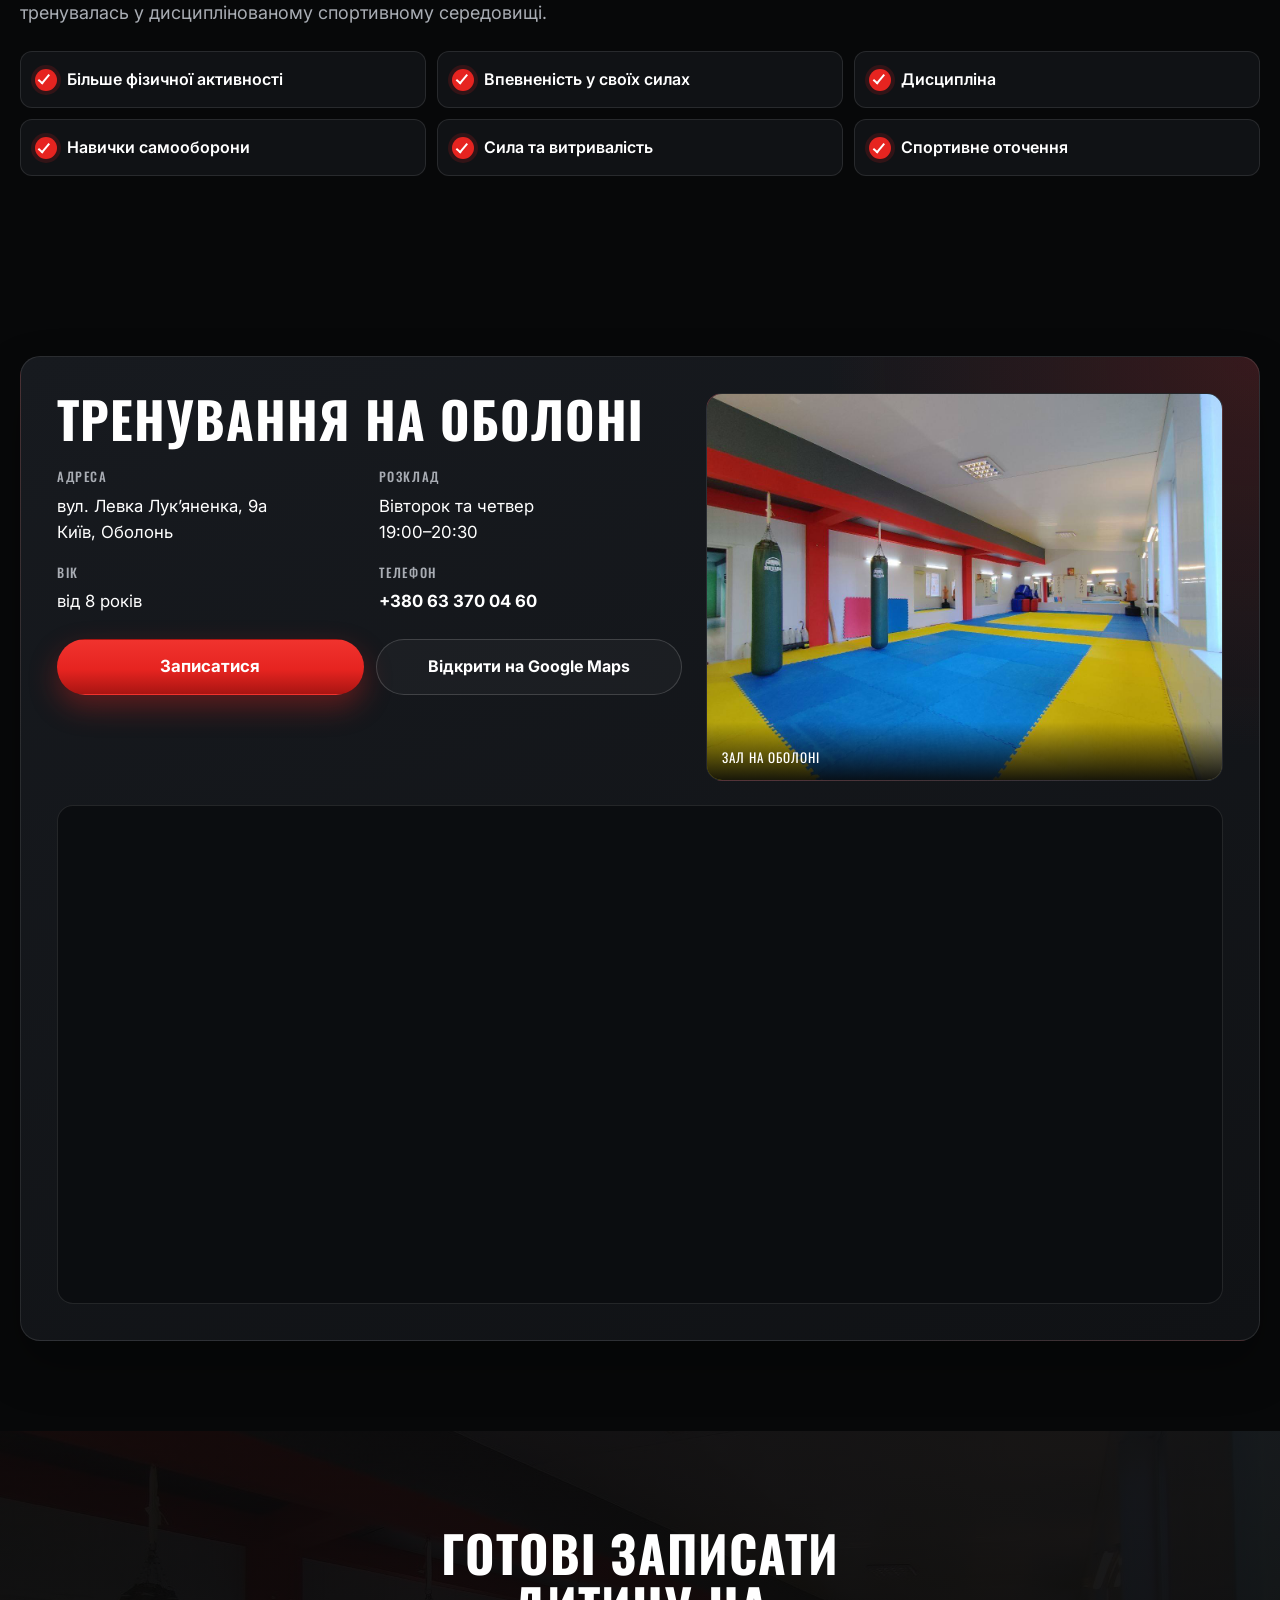
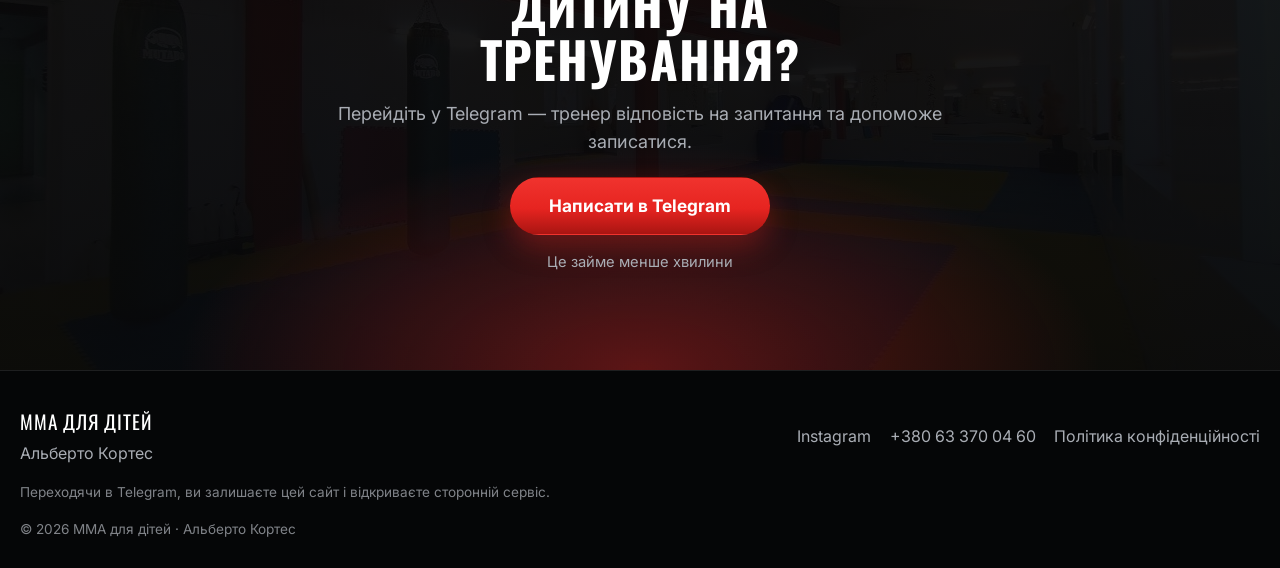
==== commit d7fbdc5d: "improved" ====
--- a/index.html
+++ b/index.html
@@ -76,7 +76,10 @@
         </span>
         <span class="brand-area">Оболонь</span>
       </a>
-      <a href="https://t.me/YOUR_BOT_USERNAME?start=mma_meta" class="btn btn-primary btn-header telegram-cta" data-cta="header">Записатися</a>
+      <div class="header-actions">
+        <a class="header-phone" href="tel:+380633700460">+380 63 370 04 60</a>
+        <a href="https://t.me/mmakyivbot?start=mma_meta" class="btn btn-primary btn-header telegram-cta" data-cta="header">Записатися</a>
+      </div>
     </div>
   </header>
 
@@ -107,7 +110,7 @@
           <p class="hero-lead">Сила, дисципліна та впевненість через регулярні тренування.</p>
 
           <div class="hero-cta-wrap">
-            <a href="https://t.me/YOUR_BOT_USERNAME?start=mma_meta" class="btn btn-primary btn-xl telegram-cta" data-cta="hero">Записатися</a>
+            <a href="https://t.me/mmakyivbot?start=mma_meta" class="btn btn-primary btn-xl telegram-cta" data-cta="hero">Записатися</a>
             <p class="hero-note">Тренер відповість у Telegram та розповість усі деталі</p>
           </div>
 
@@ -249,7 +252,7 @@
         </div>
 
         <div class="section-cta reveal">
-          <a href="https://t.me/YOUR_BOT_USERNAME?start=mma_meta" class="btn btn-primary btn-lg telegram-cta" data-cta="training">Записатися</a>
+          <a href="https://t.me/mmakyivbot?start=mma_meta" class="btn btn-primary btn-lg telegram-cta" data-cta="training">Записатися</a>
         </div>
       </div>
     </section>
@@ -391,7 +394,7 @@
               </div>
             </div>
             <div class="location-actions">
-              <a href="https://t.me/YOUR_BOT_USERNAME?start=mma_meta" class="btn btn-primary btn-lg telegram-cta" data-cta="location">Записатися</a>
+              <a href="https://t.me/mmakyivbot?start=mma_meta" class="btn btn-primary btn-lg telegram-cta" data-cta="location">Записатися</a>
               <a
                 class="btn btn-secondary"
                 href="https://www.google.com/maps/search/?api=1&query=%D0%B2%D1%83%D0%BB.%20%D0%9B%D0%B5%D0%B2%D0%BA%D0%B0%20%D0%9B%D1%83%D0%BA%E2%80%99%D1%8F%D0%BD%D0%B5%D0%BD%D0%BA%D0%B0%2C%209%D0%B0%2C%20%D0%9A%D0%B8%D1%97%D0%B2"
@@ -435,7 +438,7 @@
       <div class="container final-inner reveal">
         <h2 id="final-title" class="section-title">Готові записати дитину на тренування?</h2>
         <p class="section-lead">Перейдіть у Telegram — тренер відповість на запитання та допоможе записатися.</p>
-        <a href="https://t.me/YOUR_BOT_USERNAME?start=mma_meta" class="btn btn-primary btn-xl telegram-cta" data-cta="final">Написати в Telegram</a>
+        <a href="https://t.me/mmakyivbot?start=mma_meta" class="btn btn-primary btn-xl telegram-cta" data-cta="final">Написати в Telegram</a>
         <p class="final-note">Це займе менше хвилини</p>
       </div>
     </section>
@@ -458,7 +461,7 @@
   </footer>
 
   <div class="sticky-cta" id="sticky-cta" hidden>
-    <a href="https://t.me/YOUR_BOT_USERNAME?start=mma_meta" class="btn btn-primary telegram-cta sticky-btn" data-cta="sticky">Записатися</a>
+    <a href="https://t.me/mmakyivbot?start=mma_meta" class="btn btn-primary telegram-cta sticky-btn" data-cta="sticky">Записатися</a>
   </div>
 
   <script src="js/main.js" defer></script>
--- a/css/style.css
+++ b/css/style.css
@@ -229,6 +229,42 @@
   gap: 1rem;
 }
 
+.header-actions {
+  display: flex;
+  align-items: center;
+  gap: 0.75rem;
+  flex-shrink: 0;
+}
+
+.header-phone {
+  color: var(--white);
+  font-weight: 700;
+  font-size: 0.92rem;
+  letter-spacing: 0.01em;
+  text-decoration: none;
+  white-space: nowrap;
+  transition: color 0.2s var(--ease);
+}
+
+.header-phone:hover {
+  color: #ff7a74;
+}
+
+@media (max-width: 480px) {
+  .header-phone {
+    font-size: 0.78rem;
+  }
+
+  .header-actions {
+    gap: 0.5rem;
+  }
+
+  .btn-header {
+    padding: 0.5rem 0.85rem;
+    font-size: 0.85rem;
+  }
+}
+
 .brand {
   text-decoration: none;
   display: grid;
